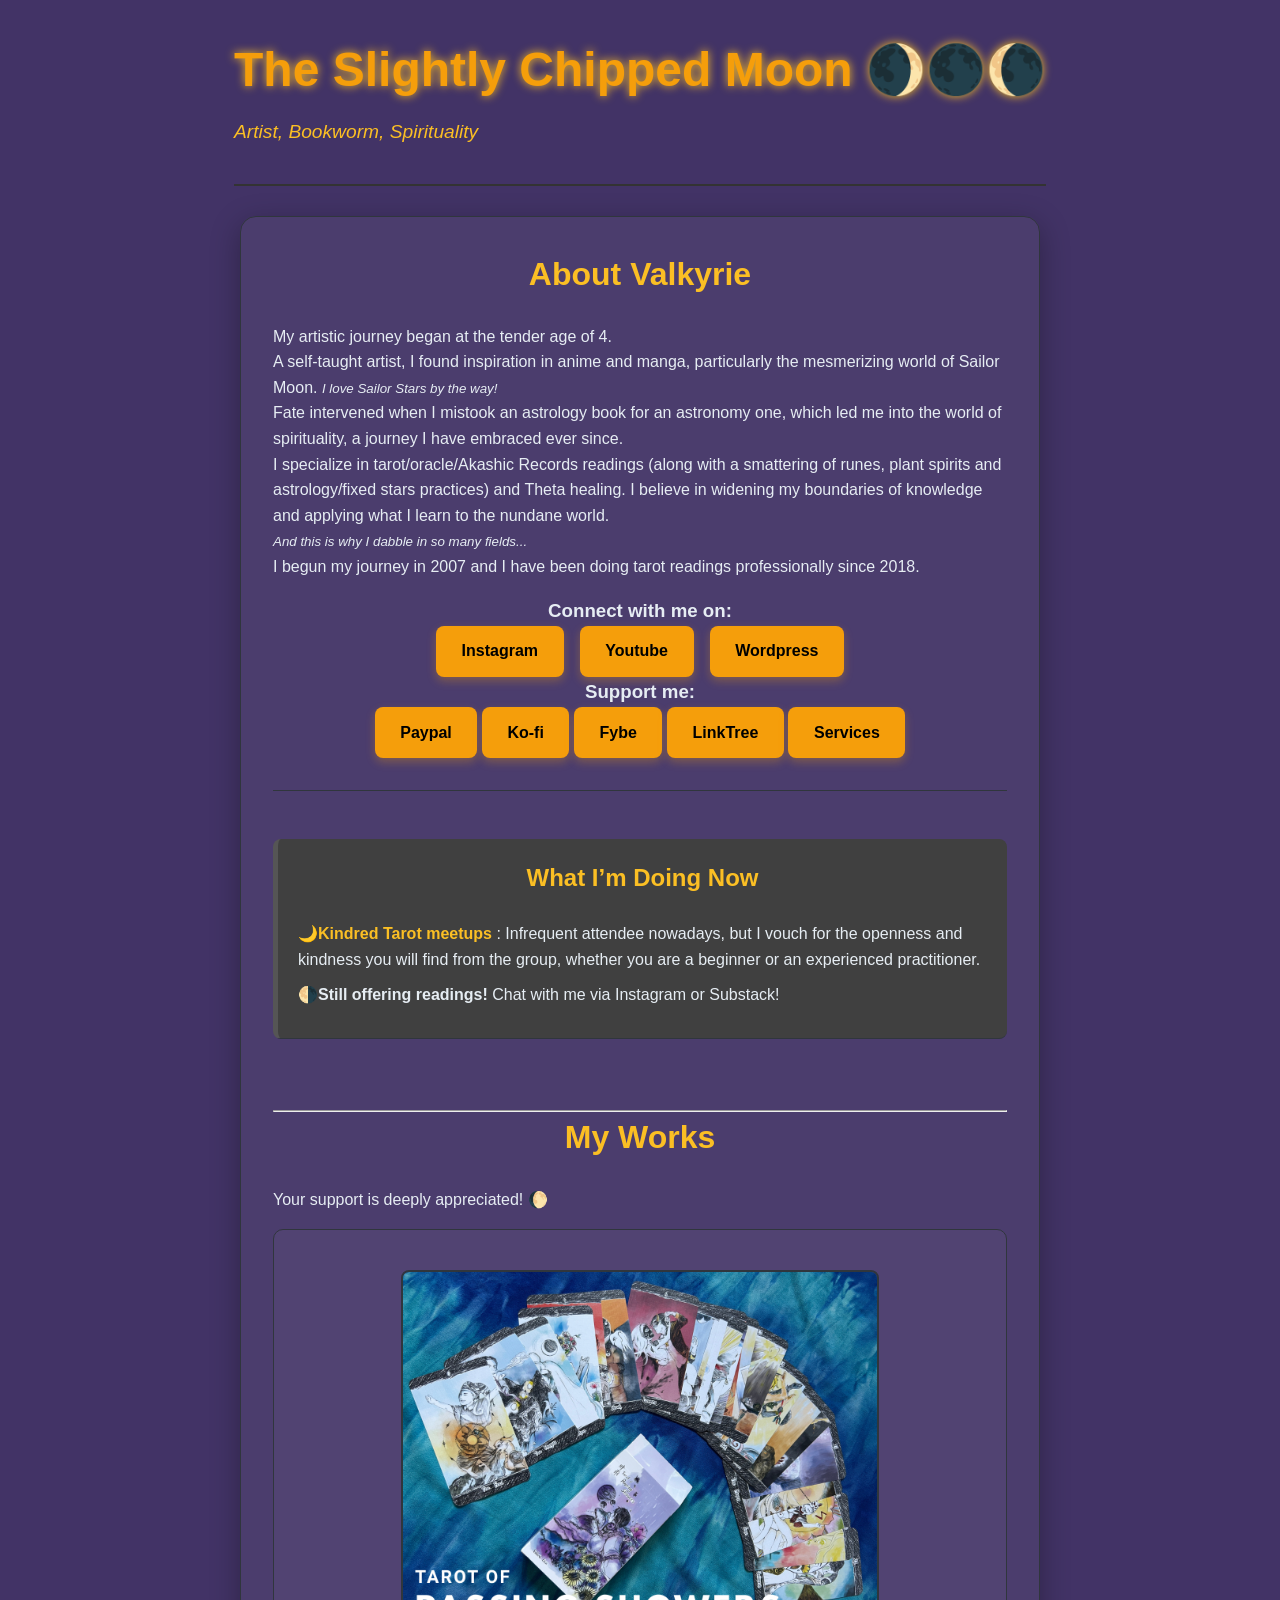
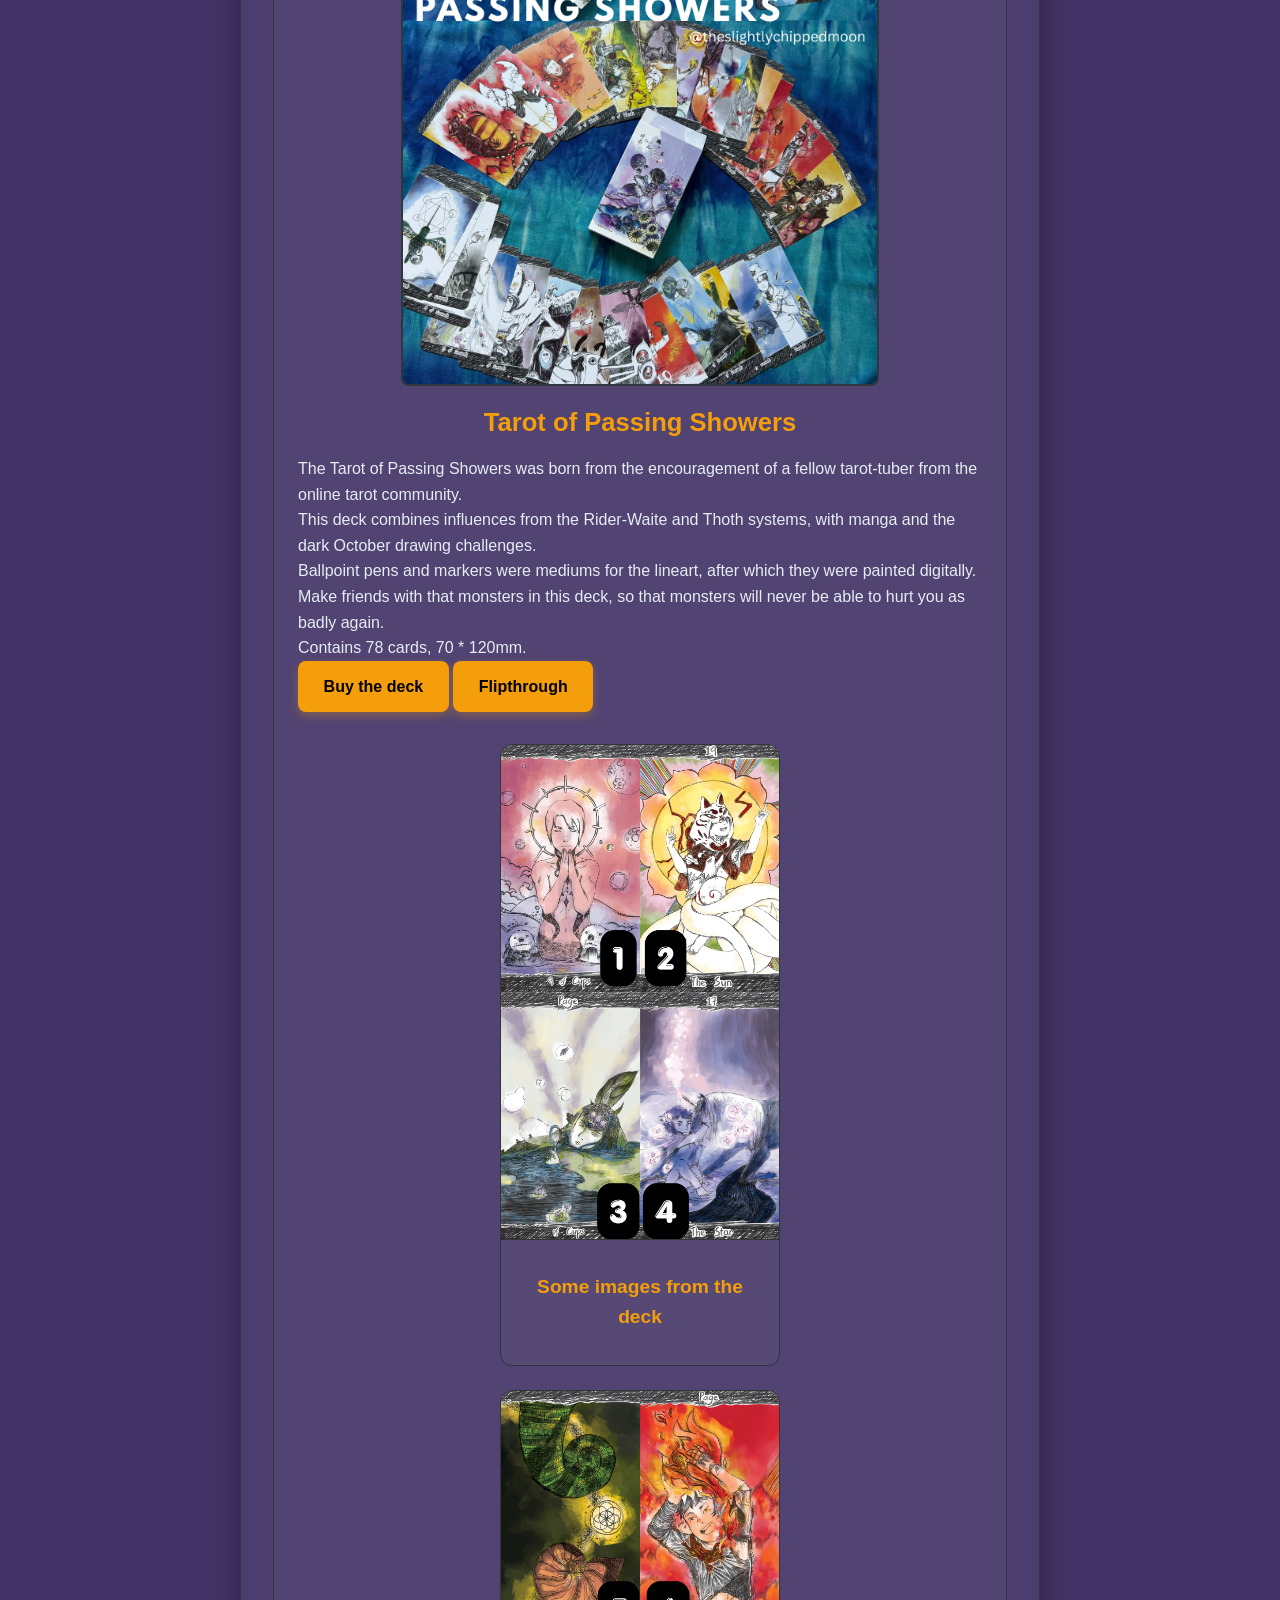
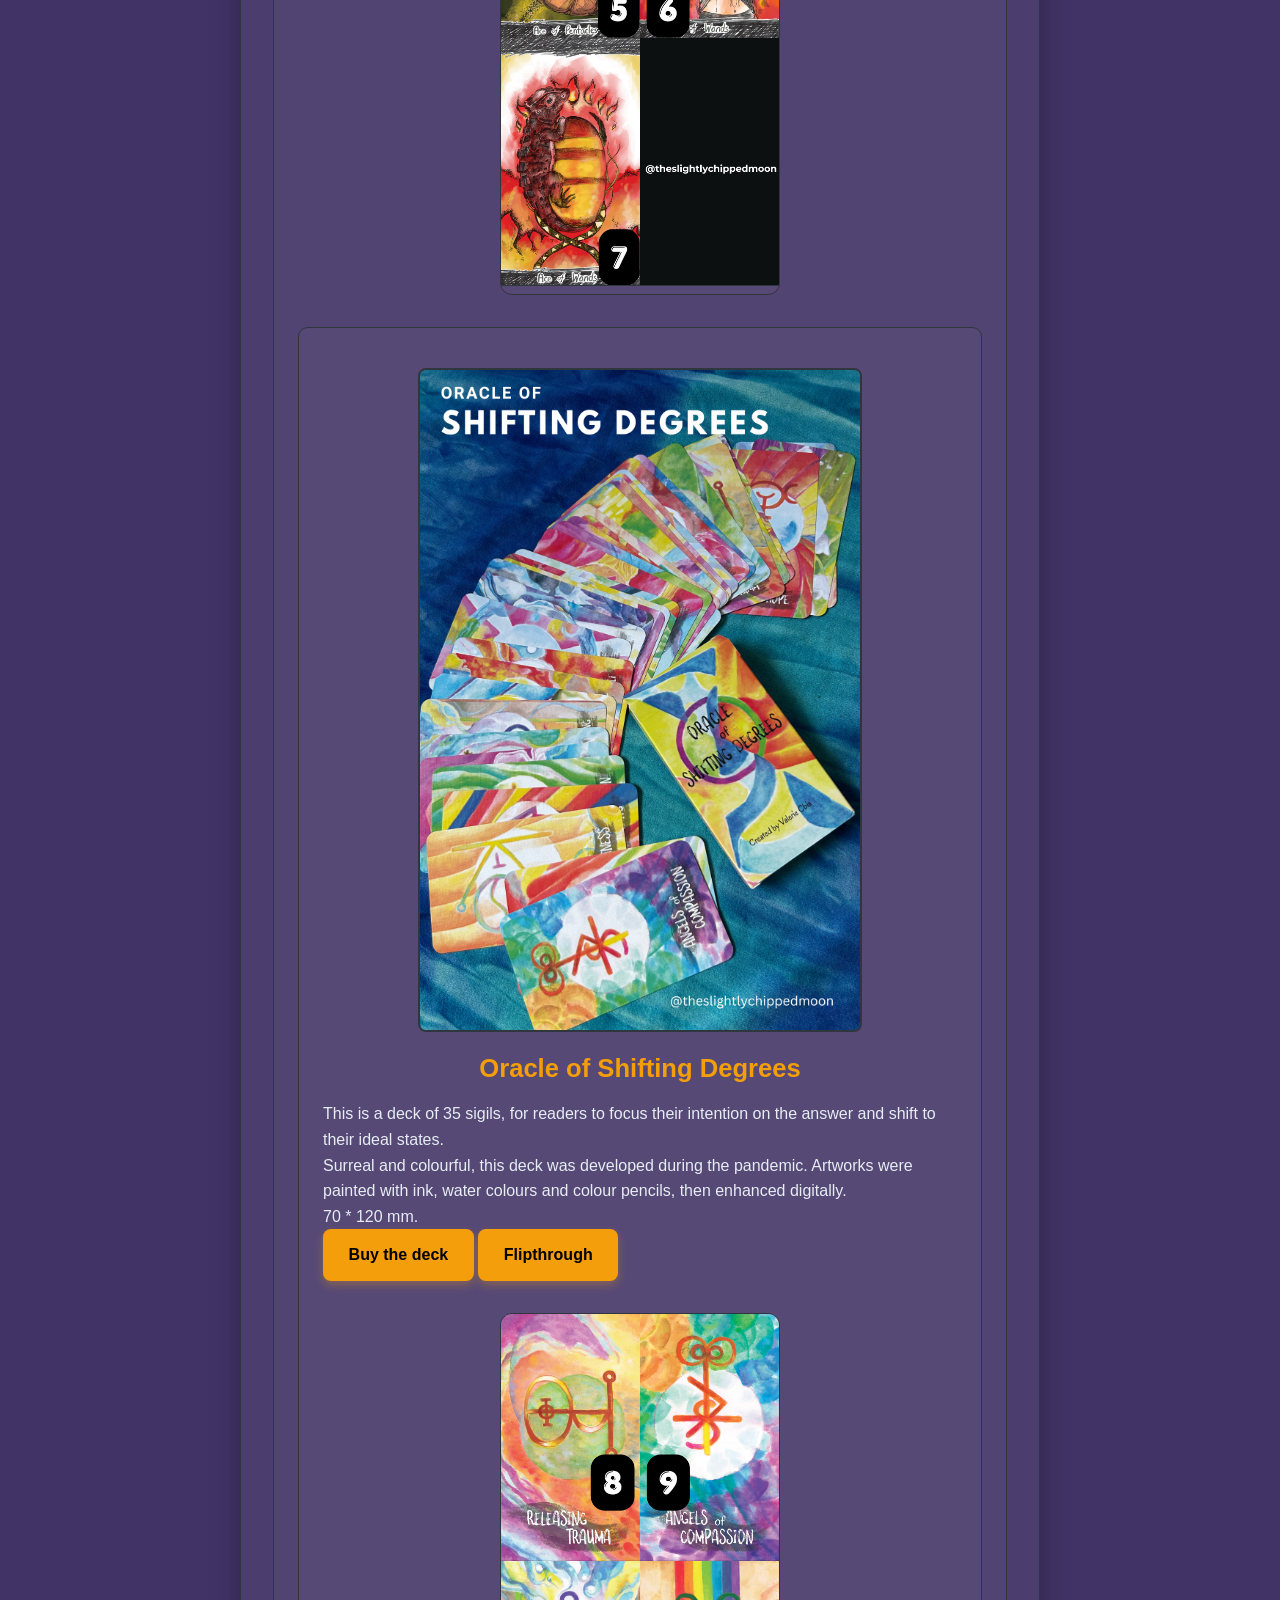
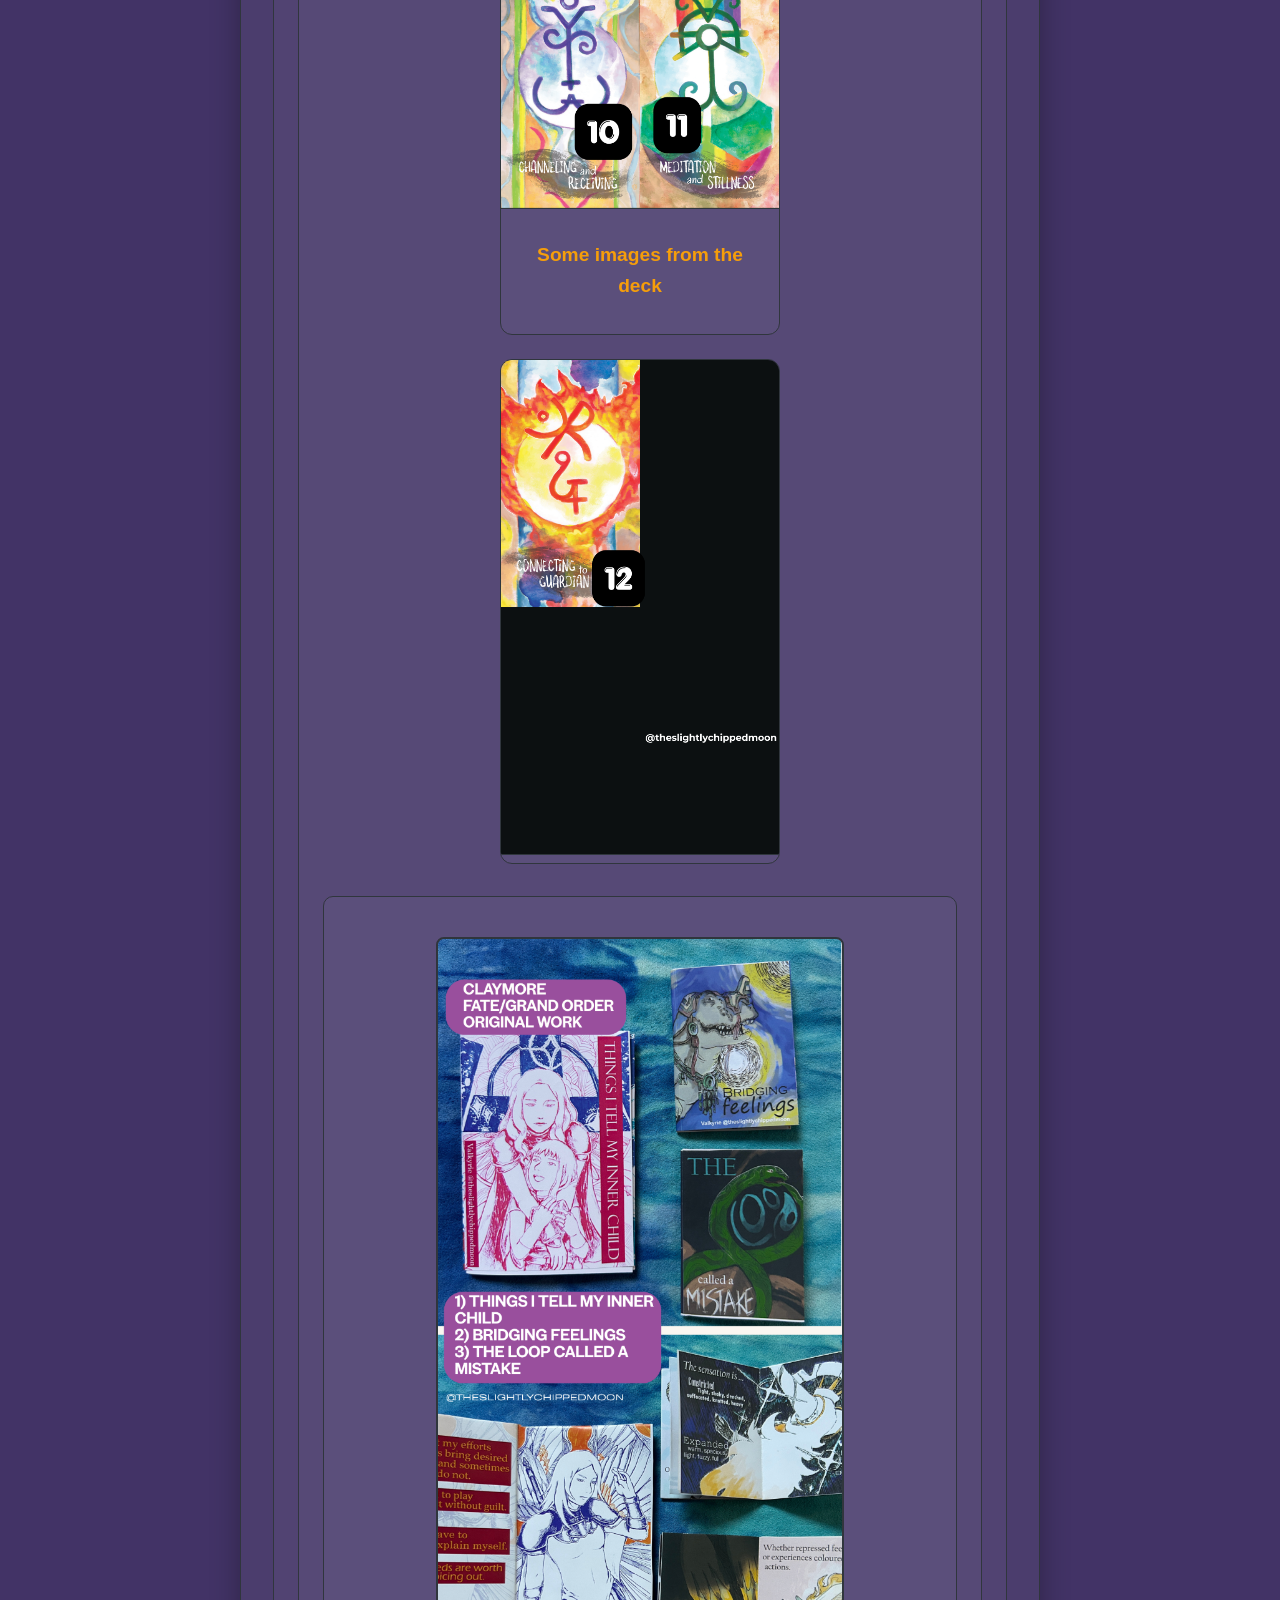
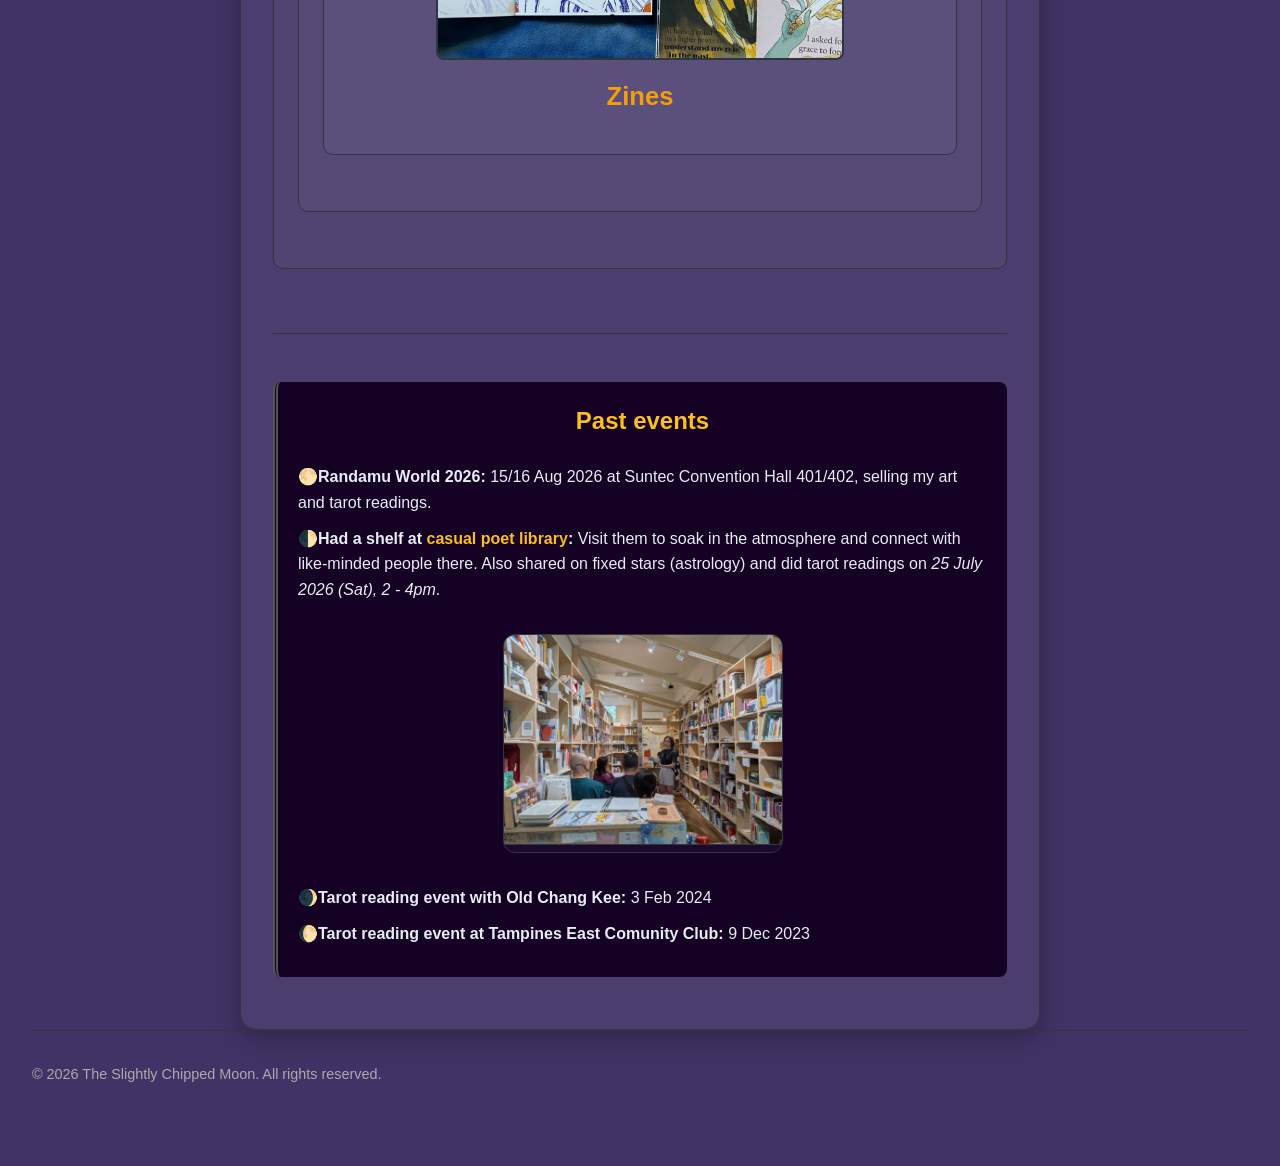
==== index.html @ b305c52d "Update index.html" ====
<!doctype html>
<html lang="en">
<head>
  <meta charset="utf-8" />
  <meta name="viewport" content="width=device-width, initial-scale=1" />
  <title>The Slightly Chipped Moon</title>
  <link rel="stylesheet" href="Style.css" />
   <meta name="description" content="The Slightly Chipped Moon is a divination and art business owned by Valkyrie." />
</head>
<body>
  <header>
    <h1>The Slightly Chipped Moon 🌒🌑🌘</h1>
    <p><i>Artist, Bookworm, Spirituality</i></p>
  </header>

  <main>
    <section id="about">
      <h2>About Valkyrie</h2>
      <p>
        My artistic journey began at the tender age of 4.<br>
        A self-taught artist, I found inspiration in anime and manga, particularly the mesmerizing world of Sailor Moon. <i><small>I love Sailor Stars by the way!</small></i><br>
        Fate intervened when I mistook an astrology book for an astronomy one, which led me into the world of spirituality, a journey I have embraced ever since.<br>
        I specialize in tarot/oracle/Akashic Records readings (along with a smattering of runes, plant spirits and astrology/fixed stars practices) and Theta healing. I believe in widening my boundaries of knowledge and applying what I learn to the nundane world.<br>
        <small><i>And this is why I dabble in so many fields...</i></small><br>
        I begun my journey in 2007 and I have been doing tarot readings professionally since 2018.
      </p>
      <section id="social">
      <h3>Connect with me on:</h3>
      <div class="social-links">
        <a href="https://www.instagram.com/theslightlychippedmoon/" target="_blank" class="btn">Instagram</a>
        <a href="https://www.youtube.com/channel/UC6QyK2qZnJgQ7kR3K2EMuCw" target="_blank" class="btn">Youtube</a>
        <a href="https://theslightlychippedmoon.wordpress.com/" target="_blank" class="btn">Wordpress</a>
      </div>
      <h3>Support me:</h3>
      <div class="support-links">
        <a href="https://www.paypal.com/paypalme/valkyriecsy" target="_blank" class="btn">Paypal</a>
        <a href="https://ko-fi.com/theslightlychippedmoon" target="_blank" class="btn">Ko-fi</a>
        <a href="https://fybe.art/vendor_dashboard/" target="_blank" class="btn">Fybe</a>
        <a href="https://linktr.ee/theslightlychippedmoon" target="_blank" class="btn">LinkTree</a>
        <a href="https://www.dropbox.com/scl/fi/5t2eyauf1gkdi41gdzwdx/Services.pdf?rlkey=16nmy8akuxj71k0198rlorh5m&st=e68vkr9n&dl=0" target="_blank" class="btn">Services</a>
      </div>
    </section>
    </section>

  <section id="current">
    <h2>What I’m Doing Now</h2>
    <div class="current-item">
       <p>
        🌙<strong><a href="https://www.meetup.com/kindredtarot/">Kindred Tarot meetups</a></strong> : Infrequent attendee nowadays, but I vouch for the openness and kindness you will find 
         from the group, whether you are a beginner or an experienced practitioner.
      </p>
      <p>
        🌗<strong>Still offering readings!</strong> Chat with me via Instagram or Substack!
      </p>
    </div>
  </section>
  
    <section id="works">
      <br><br><hr>
      <h2>My Works</h2>
      <p>Your support is deeply appreciated! 🌔</p>
      <div class="work-item">
        <img src="image/1.png" alt="Tarot of Passing Showers" class="product-photo"/>
        <h3>Tarot of Passing Showers</h3>
        <p>
          The Tarot of Passing Showers was born from the encouragement of a fellow tarot-tuber from the online tarot community. <br>
          This deck combines influences from the Rider-Waite and Thoth systems, with manga and the dark October drawing challenges.<br>
          Ballpoint pens and markers were mediums for the lineart, after which they were painted digitally.<br>
          Make friends with that monsters in this deck, so that monsters will never be able to hurt you as badly again.<br>
          Contains 78 cards, 70 * 120mm. <br>
          <a href="https://www.makeplayingcards.com/sell/theslightlychippedmoon" target="_blank" class="btn">Buy the deck</a>
          <a href="https://youtube.com/playlist?list=PLGPeXSFjX88fBWDk5JvyC3yyyebOPR4XC&si=NL9jbhbF0tclYy6c" target="_blank" class="btn">Flipthrough</a>
        </p>
        <div class="merch-grid">
        <!-- Item 1 -->
        <div class="merch-card">
          <img src="image/merch_tarot1.png" alt="Tarot of Passing Showers merch1" class="merch-photo">
          <div class="merch-info">
          <h3>Some images from the deck</h3>
          </div>
        </div>
    
        <!-- Item 2 -->
        <div class="merch-card">
          <img src="image/merch_tarot2.png" alt="Tarot of Passing Showers merch2" class="merch-photo">
        </div>
      </div>
        
      <div class="work-item">
        <img src="image/2.png" alt="Oracle of Shifting Degrees" class="product-photo"/>
        <h3>Oracle of Shifting Degrees</h3>
        <p>
          This is a deck of 35 sigils, for readers to focus their intention on the answer and shift to their ideal states.<br>
          Surreal and colourful, this deck was developed during the pandemic. Artworks were painted with ink, water colours and colour pencils, then enhanced digitally.<br>
          70 * 120 mm. <br>
          <a href="https://www.makeplayingcards.com/sell/theslightlychippedmoon" target="_blank" class="btn">Buy the deck</a>
          <a href="https://youtube.com/playlist?list=PLGPeXSFjX88fBWDk5JvyC3yyyebOPR4XC&si=NL9jbhbF0tclYy6c" target="_blank" class="btn">Flipthrough</a>
        </p>
        <div class="merch-grid">
        <!-- Item 1 -->
        <div class="merch-card">
          <img src="image/merch_oracle1.png" alt="Oracle of Shifting Degrees merch1" class="merch-photo">
          <div class="merch-info">
          <h3>Some images from the deck</h3>
          </div>
        </div>
    
        <!-- Item 2 -->
        <div class="merch-card">
          <img src="image/merch_oracle2.png" alt="Oracle of Shifting Degrees merch2" class="merch-photo">
        </div>
      </div>

        <div class="work-item">
        <img src="image/merch_zine001.png" alt="Zines" class="product-photo"/>
        <h3>Zines</h3>
        
    </section>

    <section id="past">
    <h2>Past events</h2>
    <div class="past-item">
      <p>
        🌕<strong>Randamu World 2026:</strong> 15/16 Aug 2026 at Suntec Convention Hall 401/402, selling my art and tarot readings.
      </p>
        <p>
        🌓<strong>Had a shelf at <a href="https://casualpoetlibrary.com/">casual poet library</a>:</strong> Visit them to soak in  the atmosphere and connect with like-minded people there. Also shared on fixed stars (astrology) and did tarot readings on <i>25 July 2026 (Sat), 2 - 4pm</i>. 
     </p>
    </div>
    <div class="merch-grid">
        <!-- Item 1 -->
        <div class="merch-card">
          <img src="image/talk_001.jpg" alt="Fixed star talk" class="merch-photo">
          </div>
        </div>
    <p>🌒<strong>Tarot reading event with Old Chang Kee: </strong> 3 Feb 2024</p>
    <p>🌔<strong>Tarot reading event at Tampines East Comunity Club: </strong> 9 Dec 2023</p>
  </section>

  </main>
  
  <footer>
    <p>&copy; 2026 The Slightly Chipped Moon. All rights reserved.</p>
  </footer>

</body>
</html>
---- Style.css ----
:root {
  --bg: #423366;
  --fg: #e6edf3;
  --accent: #f59e0b; /* A warm, moon-like color */
  --accent-light: #fbbf24; /* Lighter shade for highlights */
  --border: #30363d;
  --font: "Inter", "Segoe UI", sans-serif;
  --footer-text: #aaa;
}

* {
  box-sizing: border-box;
  margin: 0;
  padding: 0;
}

body {
  background: var(--bg);
  color: var(--fg);
  font-family: var(--font);
  line-height: 1.6;
  display: flex;
  flex-direction: column;
  align-items: center;
  min-height: 100vh;
  padding: 2rem;
  opacity: 0;
  animation: fadeIn 0.8s ease-in forwards;
}

@keyframes fadeIn {
  from { opacity: 0; transform: translateY(10px); }
  to { opacity: 1; transform: translateY(0); }
}

header {
  text-align: center;
  border-bottom: 2px solid #333; /* Change color/thickness as you like */
  padding-bottom: 20px;          /* Adds space between text and the line */
  margin-bottom: 30px;           /* Adds space between the line and your bio */
}

header h1 {
  font-size: clamp(2rem, 8vw, 3rem); /* Fluid typography: shrinks on mobile */
  color: var(--accent);
  margin-bottom: 0.5rem;
  text-shadow: 0 0 10px var(--accent-light);
}

header p {
  color: var(--accent-light);
  font-weight: 500;
  font-size: 1.2rem;
}

.banner-image {
  display: block;        /* Ensures it stays on its own line */
  margin: 0 auto 3rem;   /* Top: 0, Left/Right: auto (centers it), Bottom: 3rem */
  background-size: 600px 200px;
  background-position: center;
  background-repeat: no-repeat;
  margin-bottom: 3rem; /* Space between banner and main content */
  border-radius: 12px; /* Optional: to match main content rounding */
  box-shadow: 0 4px 20px rgba(0, 0, 0, 0.2); /* Optional: subtle shadow */
}

main {
  max-width: 800px;
  width: 90%;          /* This allows it to shrink on small screens */
  background: rgba(255, 255, 255, 0.05);
  border: 1px solid var(--border);
  border-radius: 16px;
  padding: 2rem;       /* Slightly reduced padding for mobile */
  box-shadow: 0 8px 30px rgba(0, 0, 0, 0.3);
  text-align: center;
}

section {
  margin-bottom: 3rem;
  padding-bottom: 2rem;
  border-bottom: 1px solid var(--border);
}

section:last-child {
  margin-bottom: 0;
  padding-bottom: 0;
  border-bottom: none;
}

h2 {
  font-size: 2rem;
  color: var(--accent-light);
  margin-bottom: 1.5rem;
  text-align: center;
}

p {
  margin-bottom: 1rem;
  text-align: left; /* Align text to the left for better readability */
}

a {
  color: var(--accent-light);
  text-decoration: none;
  transition: 0.2s ease-in-out;
}

a:hover {
  color: #fff;
  text-decoration: underline;
}

/* Profile Photo */
.profile-photo {
  display: block;
  max-width: 200px;
  height: auto;
  border-radius: 50%;
  margin: 1rem auto;
  border: 4px solid var(--accent);
  box-shadow: 0 0 15px var(--accent-light);
}

/* Work Items */
.work-item {
  margin-bottom: 2rem;
  padding: 1.5rem;
  background: rgba(255, 255, 255, 0.03);
  border-radius: 10px;
  border: 1px solid var(--border);
}

.work-item h3 {
  color: var(--accent);
  margin-bottom: 0.8rem;
  font-size: 1.6rem;
}

.product-photo {
  display: block;
  width: 70%;         /* Changed from 800px to 100% */
  max-width: 600px;    /* Keeps it from getting too huge on desktop */
  height: auto;
  border-radius: 8px;
  margin: 1rem auto;
  border: 2px solid var(--border);
}

/* Merchandise Grid */
.merch-grid {
  display: grid;
  /* On desktop, it will try to fit items in a smaller space */
  grid-template-columns: repeat(auto-fit, minmax(180px, 1fr)); 
  gap: 1.5rem;
  margin: 2rem auto; /* Centers the grid */
  
  /* The size constraint */
  width: 30%; 
  min-width: 280px; /* Safety: prevents it from disappearing on small screens */
}

/* Responsive adjustment */
@media (max-width: 1024px) {
  .merch-grid {
    width: 40%; /* Medium screens (tablets) */
  }
}

@media (max-width: 600px) {
  .merch-grid {
    width: 50%; /* Mobile screens: take up full width for readability */
  }
}

.merch-card {
  background: rgba(255, 255, 255, 0.03);
  border: 1px solid var(--border);
  border-radius: 12px;
  overflow: hidden; /* Keeps the image corners rounded */
  transition: transform 0.3s ease;
}

.merch-card:hover {
  transform: translateY(-5px);
  border-color: var(--accent);
}

.merch-photo {
  width: 100%;
  height: auto;
  object-fit: cover; /* This crops the photo to fit the box perfectly */
  border-bottom: 1px solid var(--border);
}

.merch-info {
  padding: 1.5rem;
  text-align: center;
}

.merch-info h3 {
  font-size: 1.2rem;
  color: var(--accent);
  margin-bottom: 0.5rem;
}

.merch-info p {
  font-size: 0.9rem;
  text-align: center; /* Overriding your general p {text-align: left} */
  margin-bottom: 1.2rem;
}

/* Social Media Links */
.social-links {
  display: flex;
  justify-content: center;
  gap: 1rem;
  flex-wrap: wrap;
}

.btn {
  display: inline-block;
  background: var(--accent);
  color: #000;
  padding: 0.8rem 1.6rem;
  border-radius: 8px;
  font-weight: bold;
  transition: 0.2s ease-in-out;
  text-decoration: none;
  box-shadow: 0 4px 10px rgba(245, 158, 11, 0.3);
}

.btn:hover {
  background: var(--accent-light);
  transform: translateY(-2px);
  box-shadow: 0 6px 15px rgba(251, 191, 36, 0.4);
}

/* Footer */
footer {
  margin-top: auto;
  padding: 2rem 0;
  font-size: 0.9rem;
  color: var(--footer-text);
  border-top: 1px solid var(--border);
  width: 100%;
  text-align: center;
}

/*Current involvements*/
#current {
  background-color: #404040;
  padding: 20px;
  border-radius: 8px;
  border-left: 5px solid #555; /* A vertical accent line */
  margin: 20px 0;
}

#current h2 {
  margin-top: 0;
  font-size: 1.5rem;
}

#current p {
  margin-bottom: 10px;
  line-height: 1.6;
}

/*past involvements*/
#past {
  background-color: #150124;
  padding: 20px;
  border-radius: 8px;
  border-left: 5px double #555; /* A vertical accent line */
  margin: 20px 0;
}

#past h2 {
  margin-top: 0;
  font-size: 1.5rem;
}

#past p {
  margin-bottom: 10px;
  line-height: 1.6;
}

@media (max-width: 600px) {
  body {
    padding: 1rem;     /* Less edge padding on phones */
  }
  
  main {
    padding: 1.5rem;   /* Save space inside the container */
  }

  .btn {
    display: block;    /* Stack buttons vertically on very small screens */
    margin-bottom: 0.5rem;
    width: 100%;
  }
}
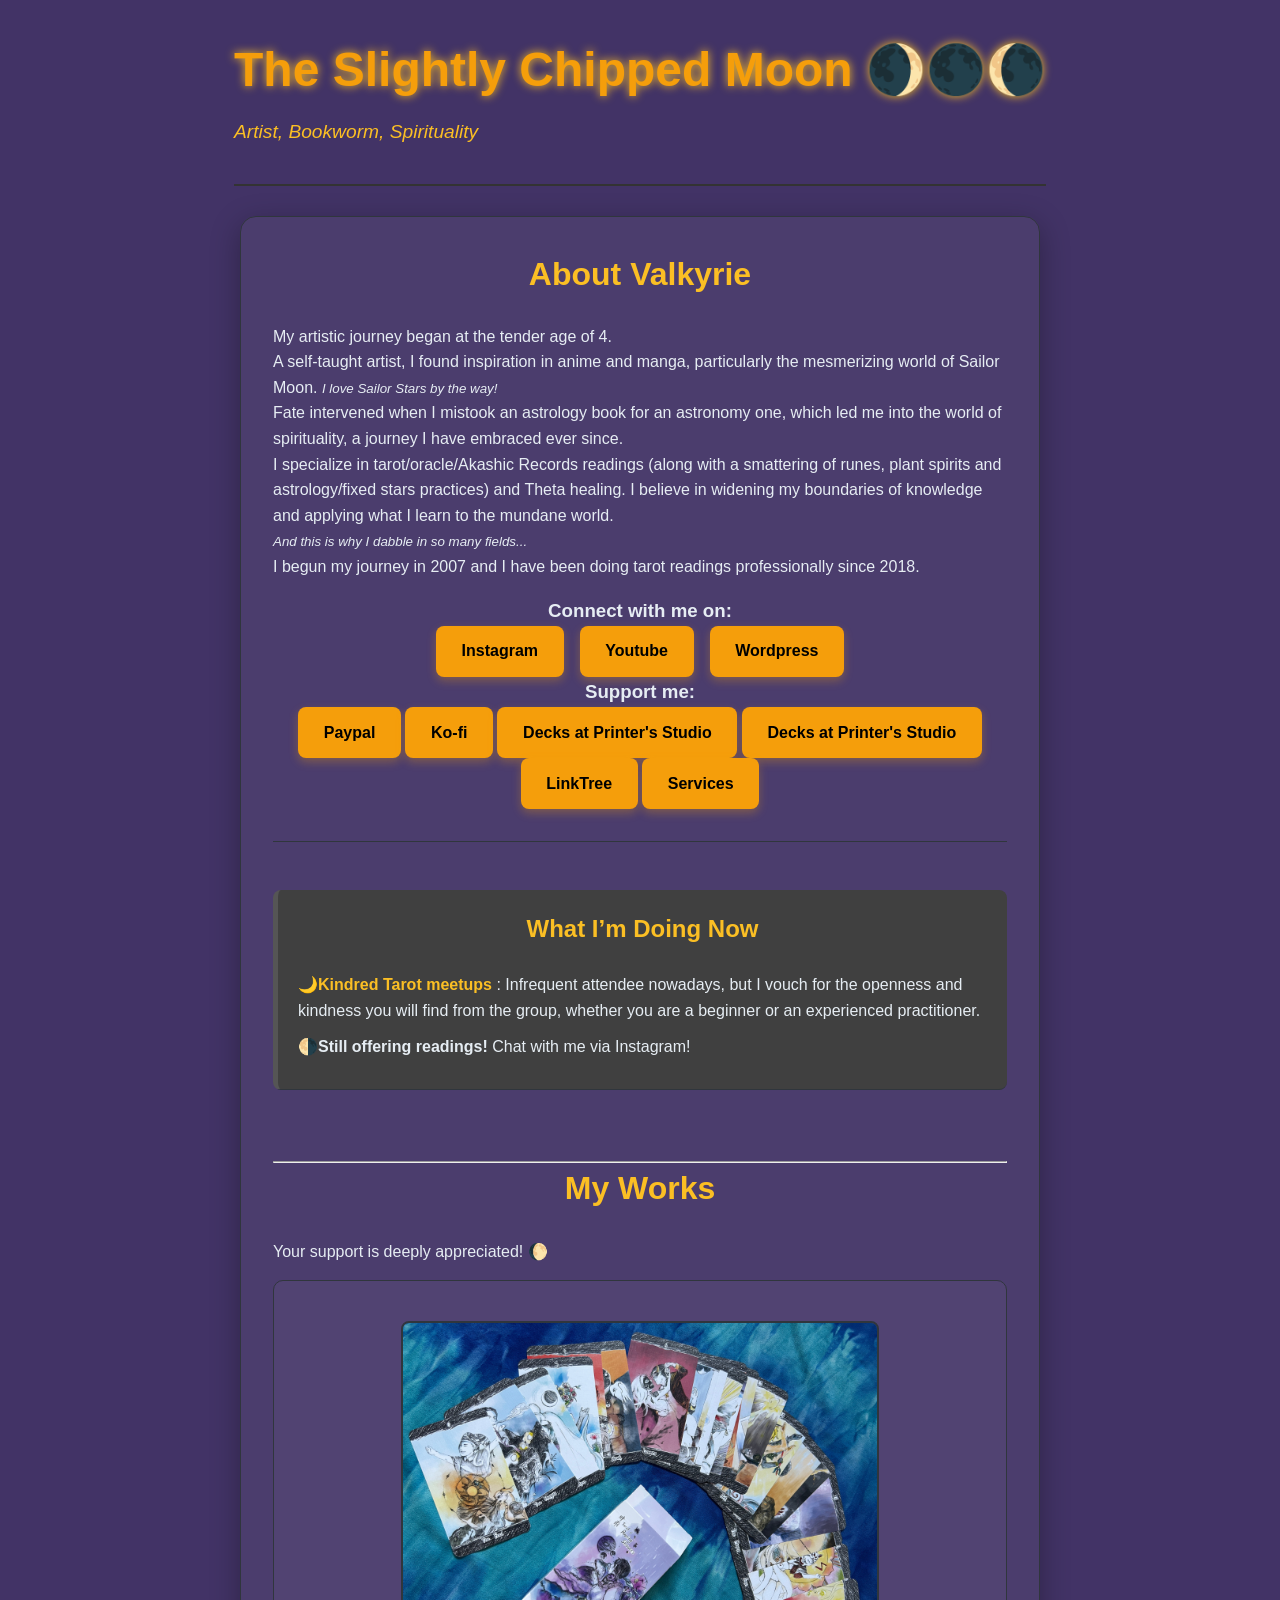
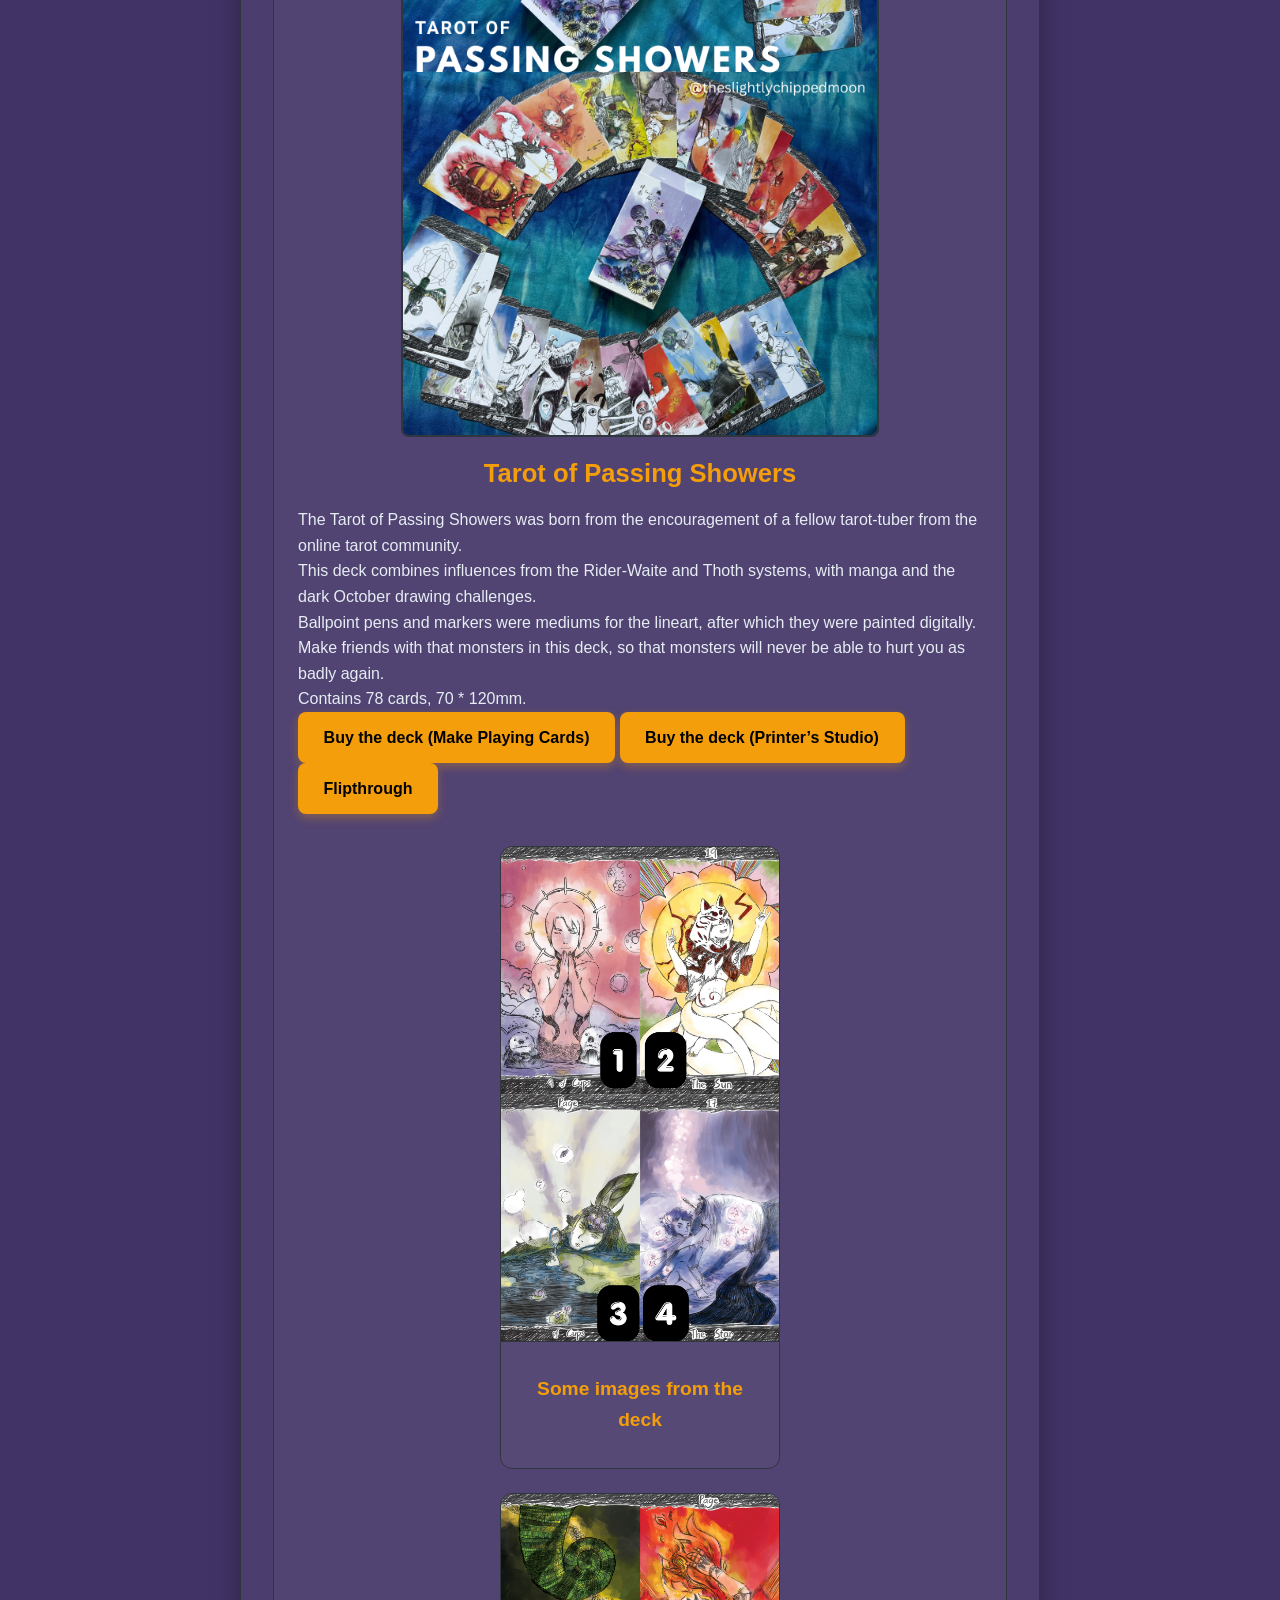
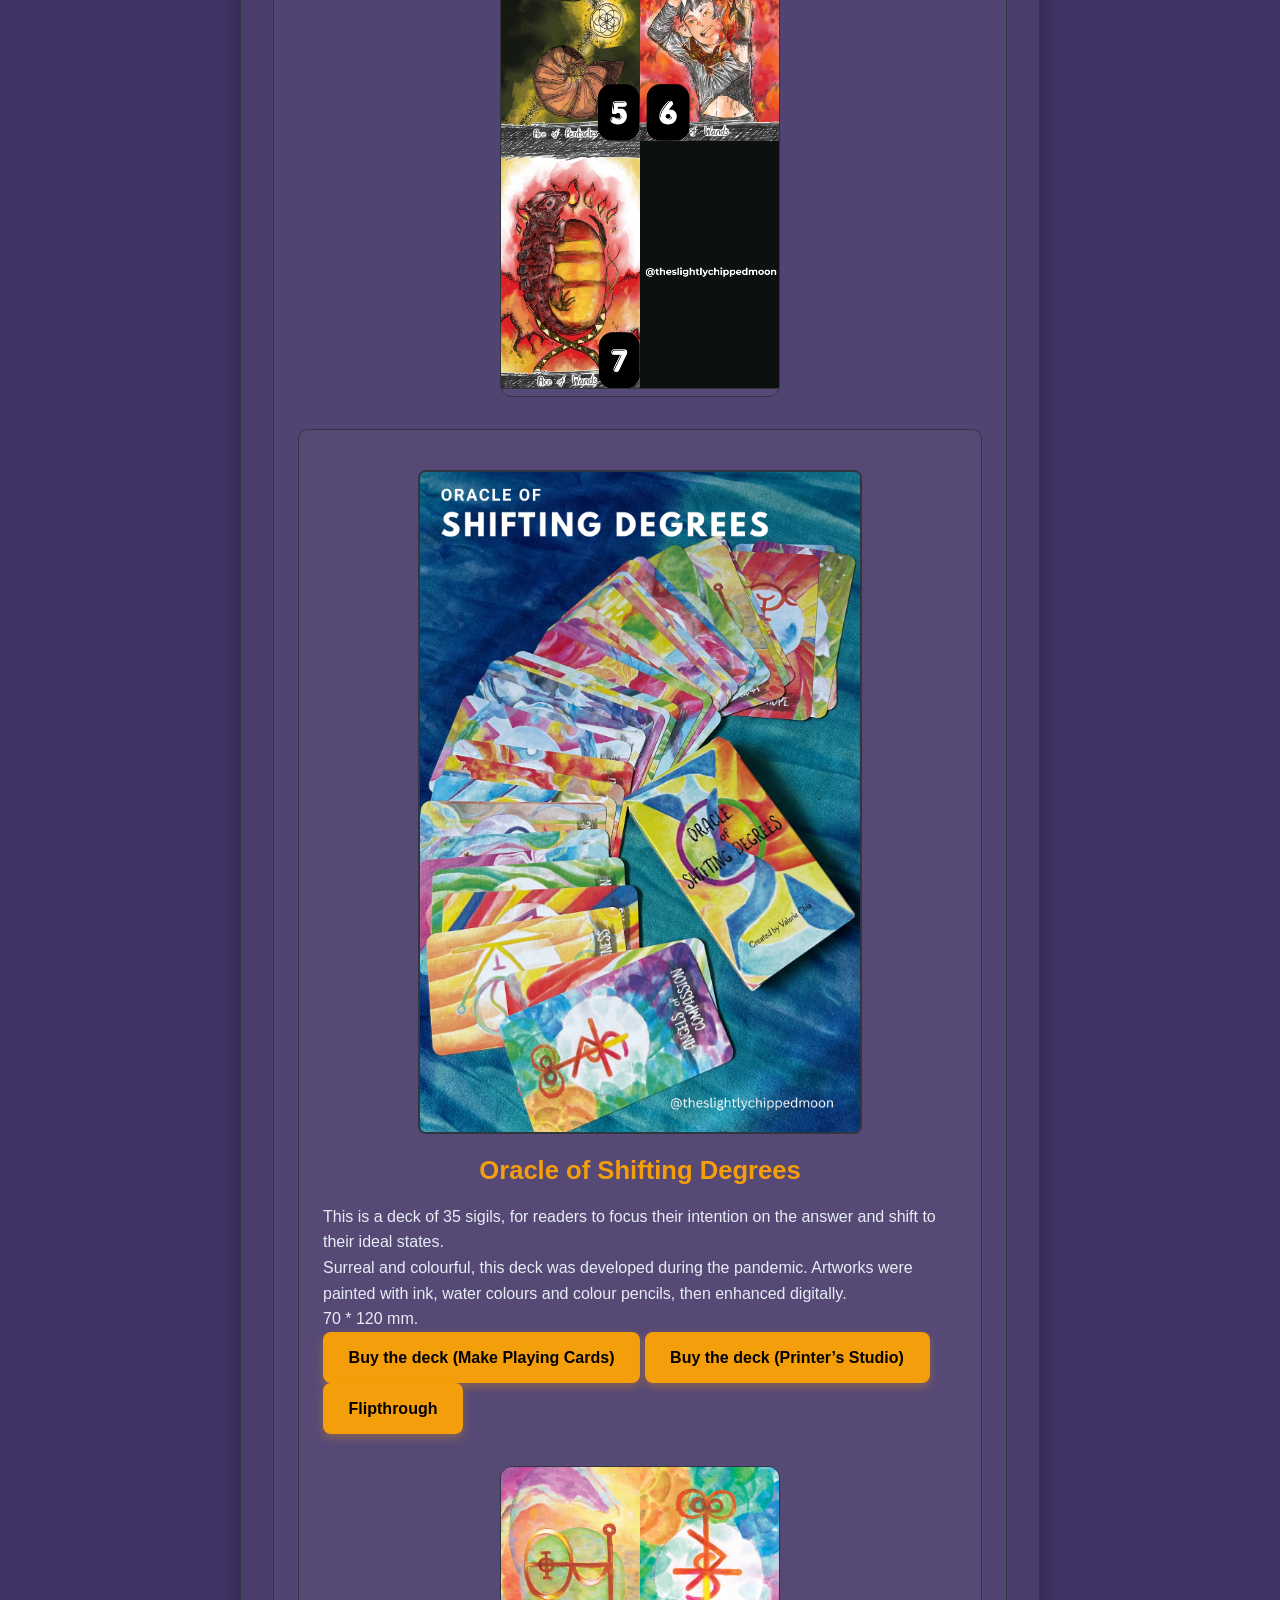
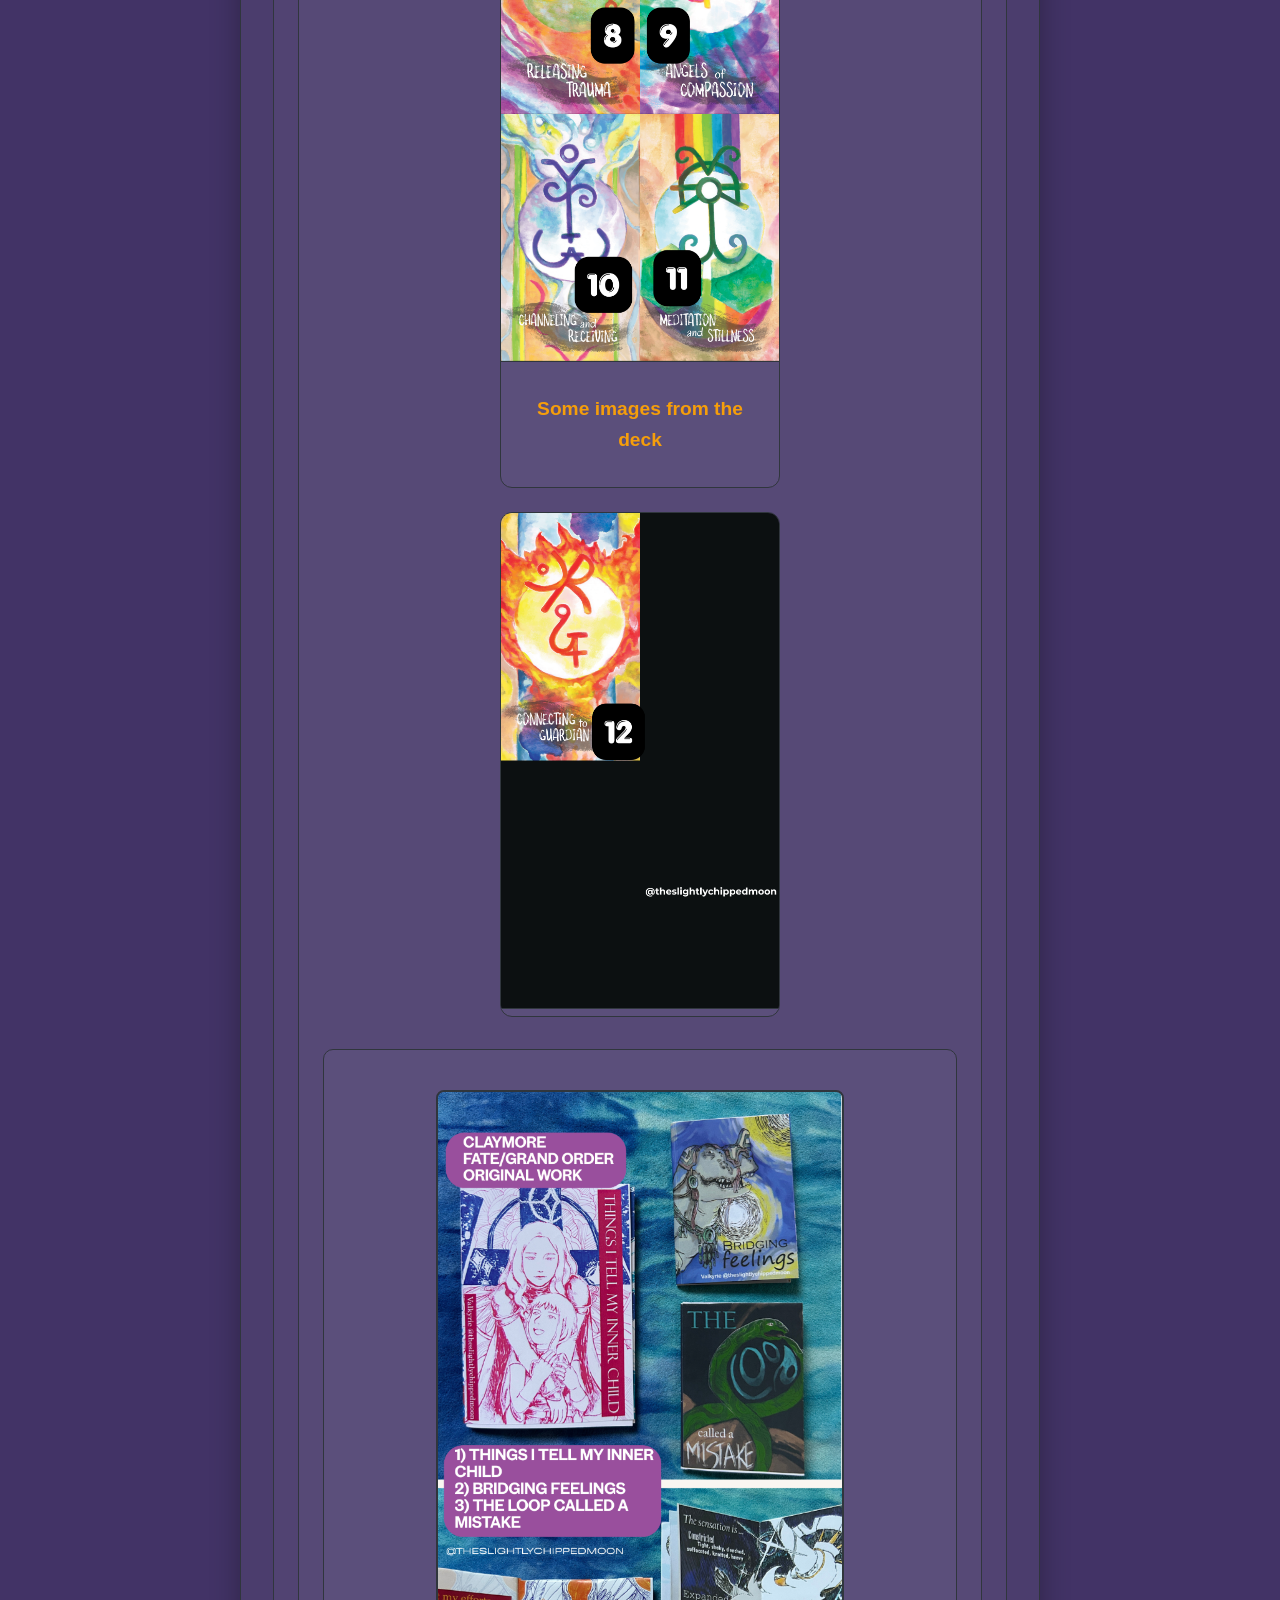
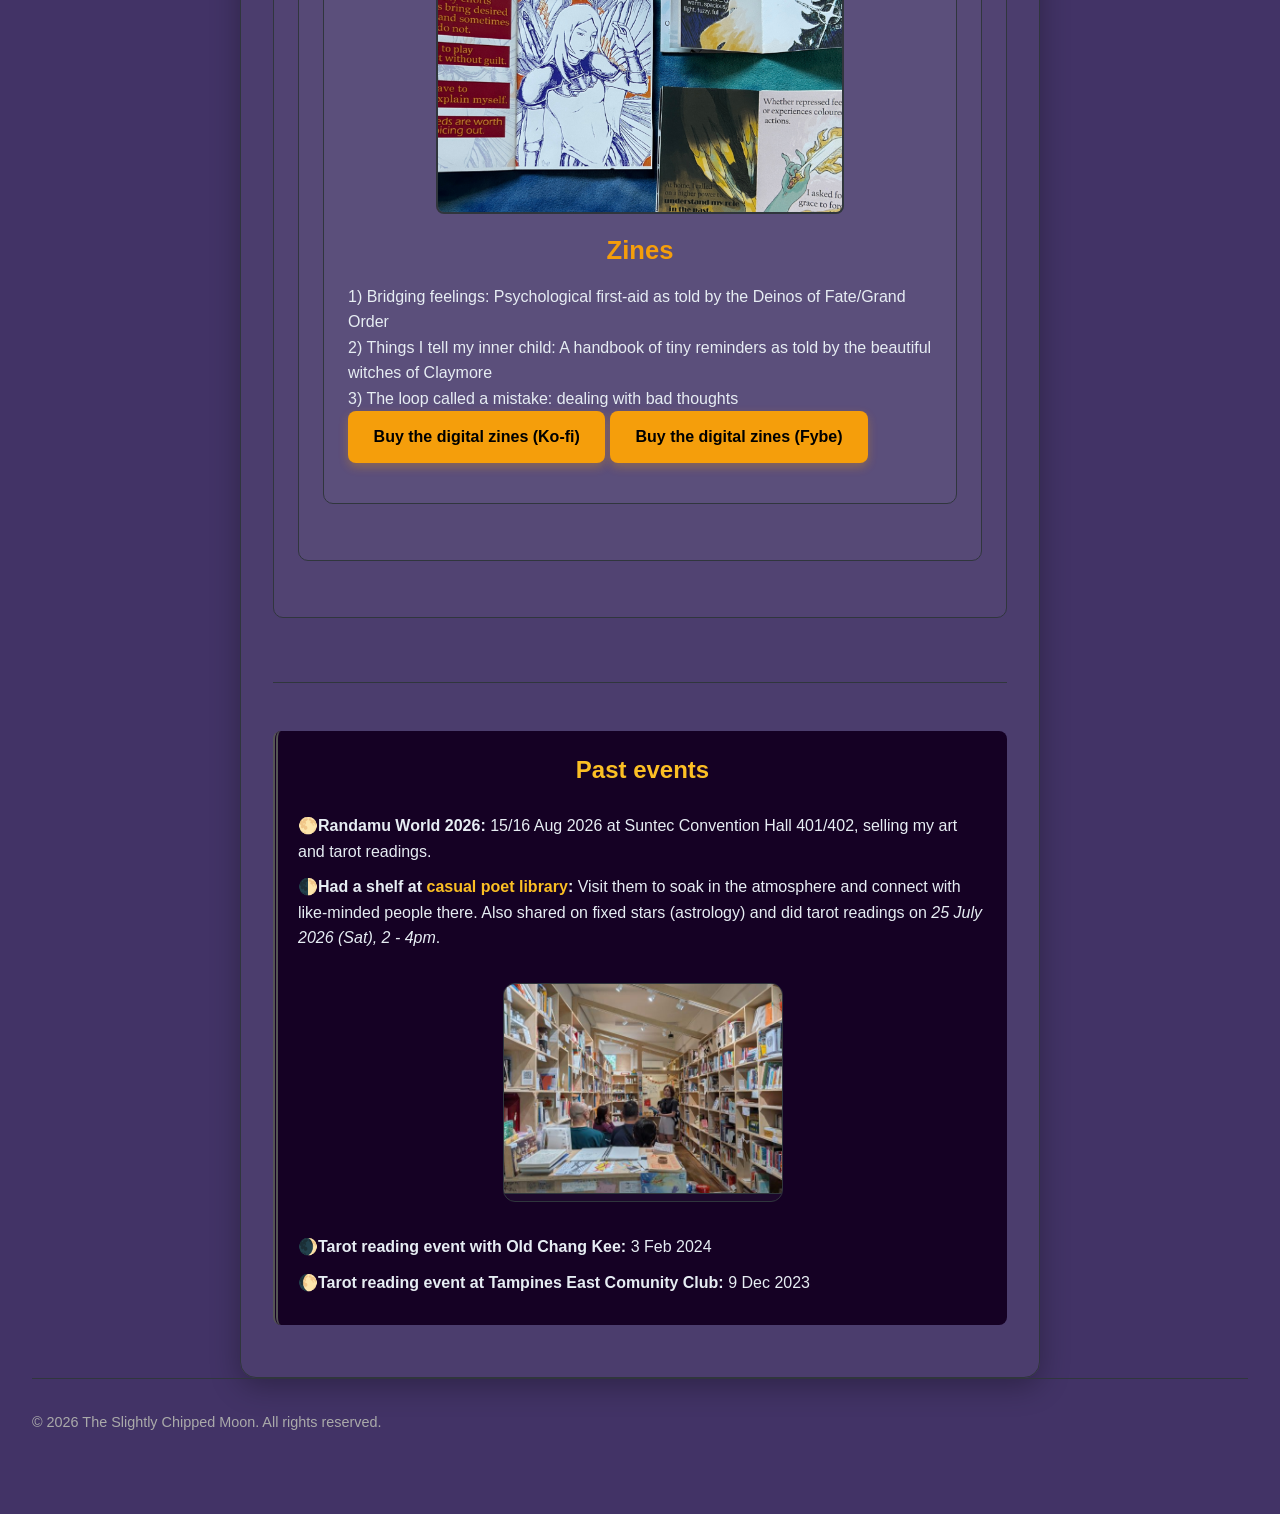
==== commit 5054f9dd: "Update index.html" ====
--- a/index.html
+++ b/index.html
@@ -20,7 +20,7 @@
         My artistic journey began at the tender age of 4.<br>
         A self-taught artist, I found inspiration in anime and manga, particularly the mesmerizing world of Sailor Moon. <i><small>I love Sailor Stars by the way!</small></i><br>
         Fate intervened when I mistook an astrology book for an astronomy one, which led me into the world of spirituality, a journey I have embraced ever since.<br>
-        I specialize in tarot/oracle/Akashic Records readings (along with a smattering of runes, plant spirits and astrology/fixed stars practices) and Theta healing. I believe in widening my boundaries of knowledge and applying what I learn to the nundane world.<br>
+        I specialize in tarot/oracle/Akashic Records readings (along with a smattering of runes, plant spirits and astrology/fixed stars practices) and Theta healing. I believe in widening my boundaries of knowledge and applying what I learn to the mundane world.<br>
         <small><i>And this is why I dabble in so many fields...</i></small><br>
         I begun my journey in 2007 and I have been doing tarot readings professionally since 2018.
       </p>
@@ -35,9 +35,10 @@
       <div class="support-links">
         <a href="https://www.paypal.com/paypalme/valkyriecsy" target="_blank" class="btn">Paypal</a>
         <a href="https://ko-fi.com/theslightlychippedmoon" target="_blank" class="btn">Ko-fi</a>
-        <a href="https://fybe.art/vendor_dashboard/" target="_blank" class="btn">Fybe</a>
+        <a href="https://www.makeplayingcards.com/sell/theslightlychippedmoon" target="_blank" class="btn">Decks at Printer's Studio</a>
+        <a href="https://www.printerstudio.com/sell/theslightlychippedmoon" target="_blank" class="btn">Decks at Printer's Studio</a>
         <a href="https://linktr.ee/theslightlychippedmoon" target="_blank" class="btn">LinkTree</a>
-        <a href="https://www.dropbox.com/scl/fi/5t2eyauf1gkdi41gdzwdx/Services.pdf?rlkey=16nmy8akuxj71k0198rlorh5m&st=e68vkr9n&dl=0" target="_blank" class="btn">Services</a>
+        <a href="https://www.dropbox.com/scl/fi/5t2eyauf1gkdi41gdzwdx/Services.pdf?rlkey=16nmy8akuxj71k0198rlorh5m&st=bevnnlbu&dl=0" target="_blank" class="btn">Services</a>
       </div>
     </section>
     </section>
@@ -50,7 +51,7 @@
          from the group, whether you are a beginner or an experienced practitioner.
       </p>
       <p>
-        🌗<strong>Still offering readings!</strong> Chat with me via Instagram or Substack!
+        🌗<strong>Still offering readings!</strong> Chat with me via Instagram!
       </p>
     </div>
   </section>
@@ -68,7 +69,8 @@
           Ballpoint pens and markers were mediums for the lineart, after which they were painted digitally.<br>
           Make friends with that monsters in this deck, so that monsters will never be able to hurt you as badly again.<br>
           Contains 78 cards, 70 * 120mm. <br>
-          <a href="https://www.makeplayingcards.com/sell/theslightlychippedmoon" target="_blank" class="btn">Buy the deck</a>
+          <a href="https://www.makeplayingcards.com/sell/theslightlychippedmoon" target="_blank" class="btn">Buy the deck (Make Playing Cards)</a>
+          <a href="https://www.printerstudio.com/sell/theslightlychippedmoon" target="_blank" class="btn">Buy the deck (Printer’s Studio)</a>
           <a href="https://youtube.com/playlist?list=PLGPeXSFjX88fBWDk5JvyC3yyyebOPR4XC&si=NL9jbhbF0tclYy6c" target="_blank" class="btn">Flipthrough</a>
         </p>
         <div class="merch-grid">
@@ -93,7 +95,8 @@
           This is a deck of 35 sigils, for readers to focus their intention on the answer and shift to their ideal states.<br>
           Surreal and colourful, this deck was developed during the pandemic. Artworks were painted with ink, water colours and colour pencils, then enhanced digitally.<br>
           70 * 120 mm. <br>
-          <a href="https://www.makeplayingcards.com/sell/theslightlychippedmoon" target="_blank" class="btn">Buy the deck</a>
+          <a href="https://www.makeplayingcards.com/sell/theslightlychippedmoon" target="_blank" class="btn">Buy the deck (Make Playing Cards)</a>
+          <a href="https://www.printerstudio.com/sell/theslightlychippedmoon" target="_blank" class="btn">Buy the deck (Printer’s Studio)</a>
           <a href="https://youtube.com/playlist?list=PLGPeXSFjX88fBWDk5JvyC3yyyebOPR4XC&si=NL9jbhbF0tclYy6c" target="_blank" class="btn">Flipthrough</a>
         </p>
         <div class="merch-grid">
@@ -114,6 +117,13 @@
         <div class="work-item">
         <img src="image/merch_zine001.png" alt="Zines" class="product-photo"/>
         <h3>Zines</h3>
+        <p>
+          1) Bridging feelings: Psychological first-aid as told by the Deinos of Fate/Grand Order<br>
+          2) Things I tell my inner child: A handbook of tiny reminders as told by the beautiful witches of Claymore<br>
+          3) The loop called a mistake: dealing with bad thoughts<br>
+          <a href="https://ko-fi.com/theslightlychippedmoon/shop/" target="_blank" class="btn">Buy the digital zines (Ko-fi)</a>
+          <a href="https://fybe.art/seller/theslightlychippedmoon/" target="_blank" class="btn">Buy the digital zines (Fybe)</a>
+       </p>
         
     </section>
 
@@ -133,8 +143,8 @@
           <img src="image/talk_001.jpg" alt="Fixed star talk" class="merch-photo">
           </div>
         </div>
-    <p>🌒<strong>Tarot reading event with Old Chang Kee: </strong> 3 Feb 2024</p>
-    <p>🌔<strong>Tarot reading event at Tampines East Comunity Club: </strong> 9 Dec 2023</p>
+    <p>🌒<strong>Tarot reading event with Old Chang Kee:</strong> 3 Feb 2024</p>
+    <p>🌔<strong>Tarot reading event at Tampines East Comunity Club:</strong> 9 Dec 2023</p>
   </section>
 
   </main>
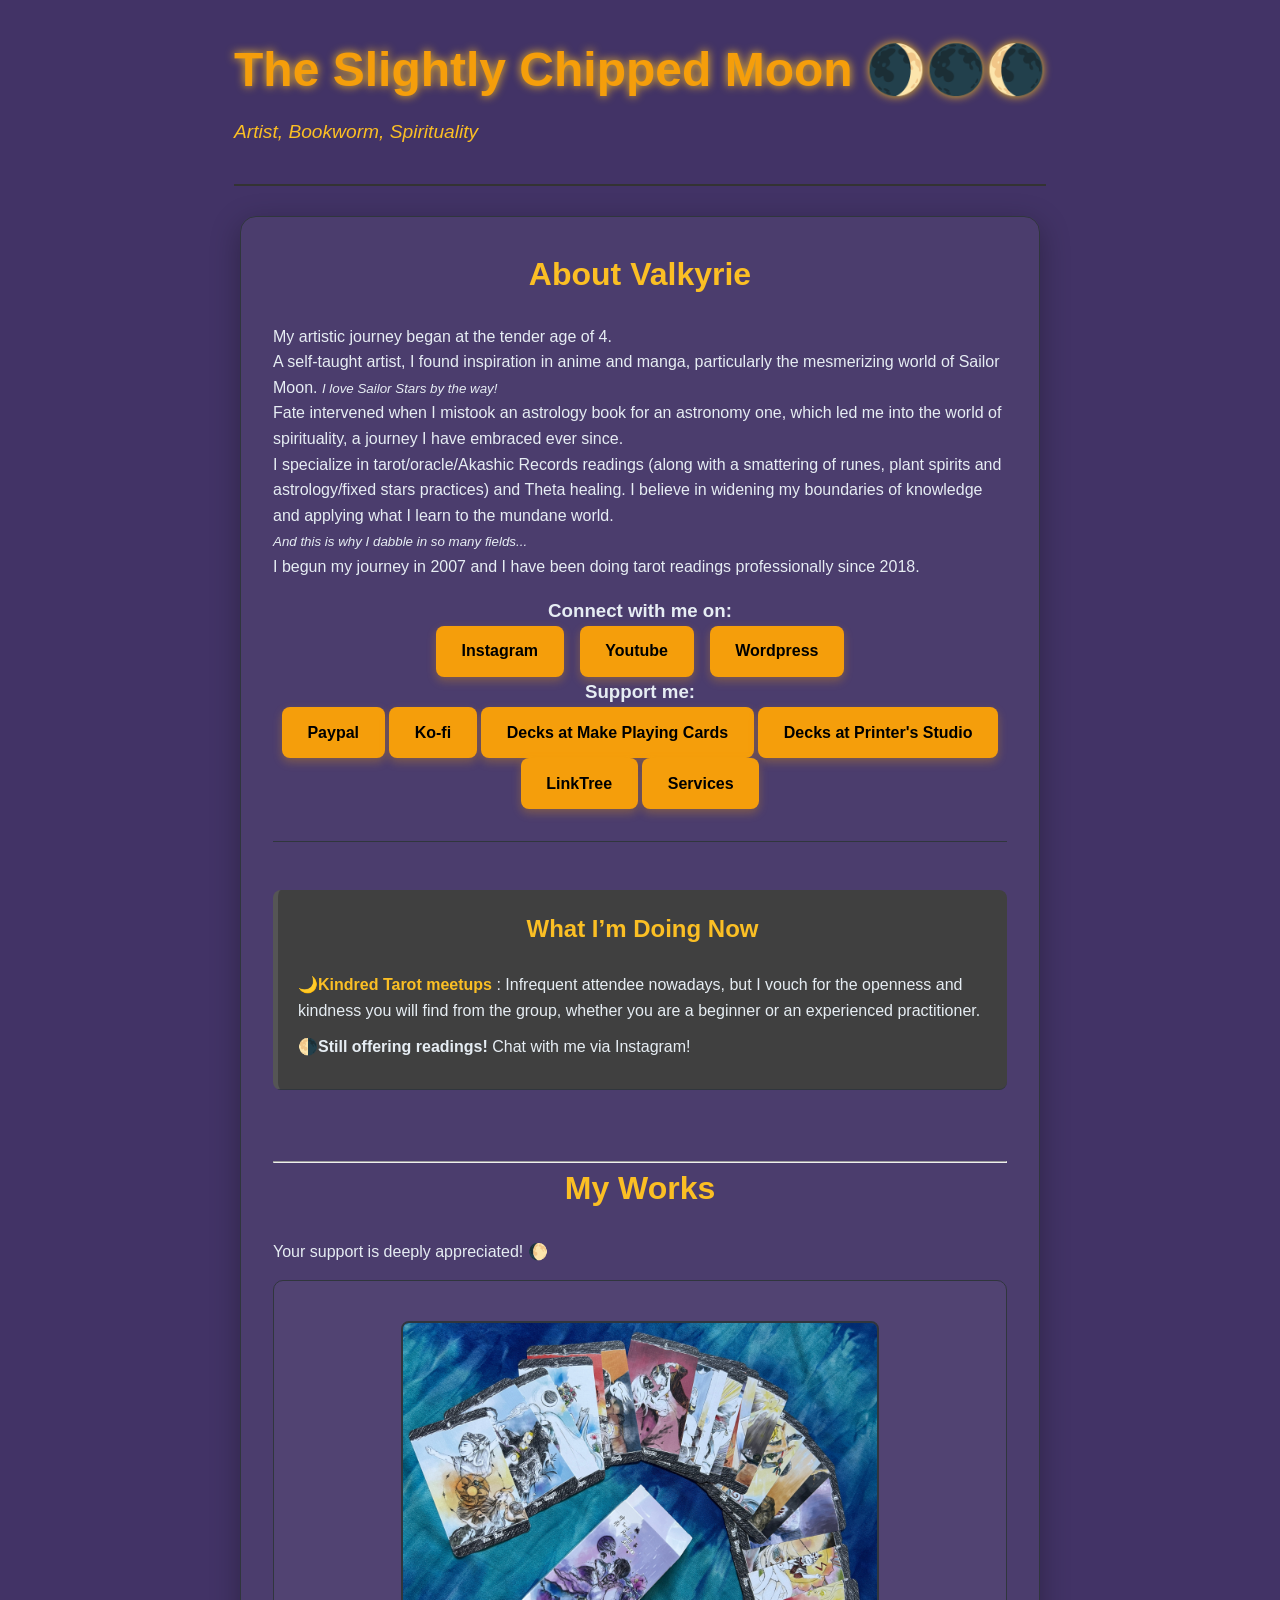
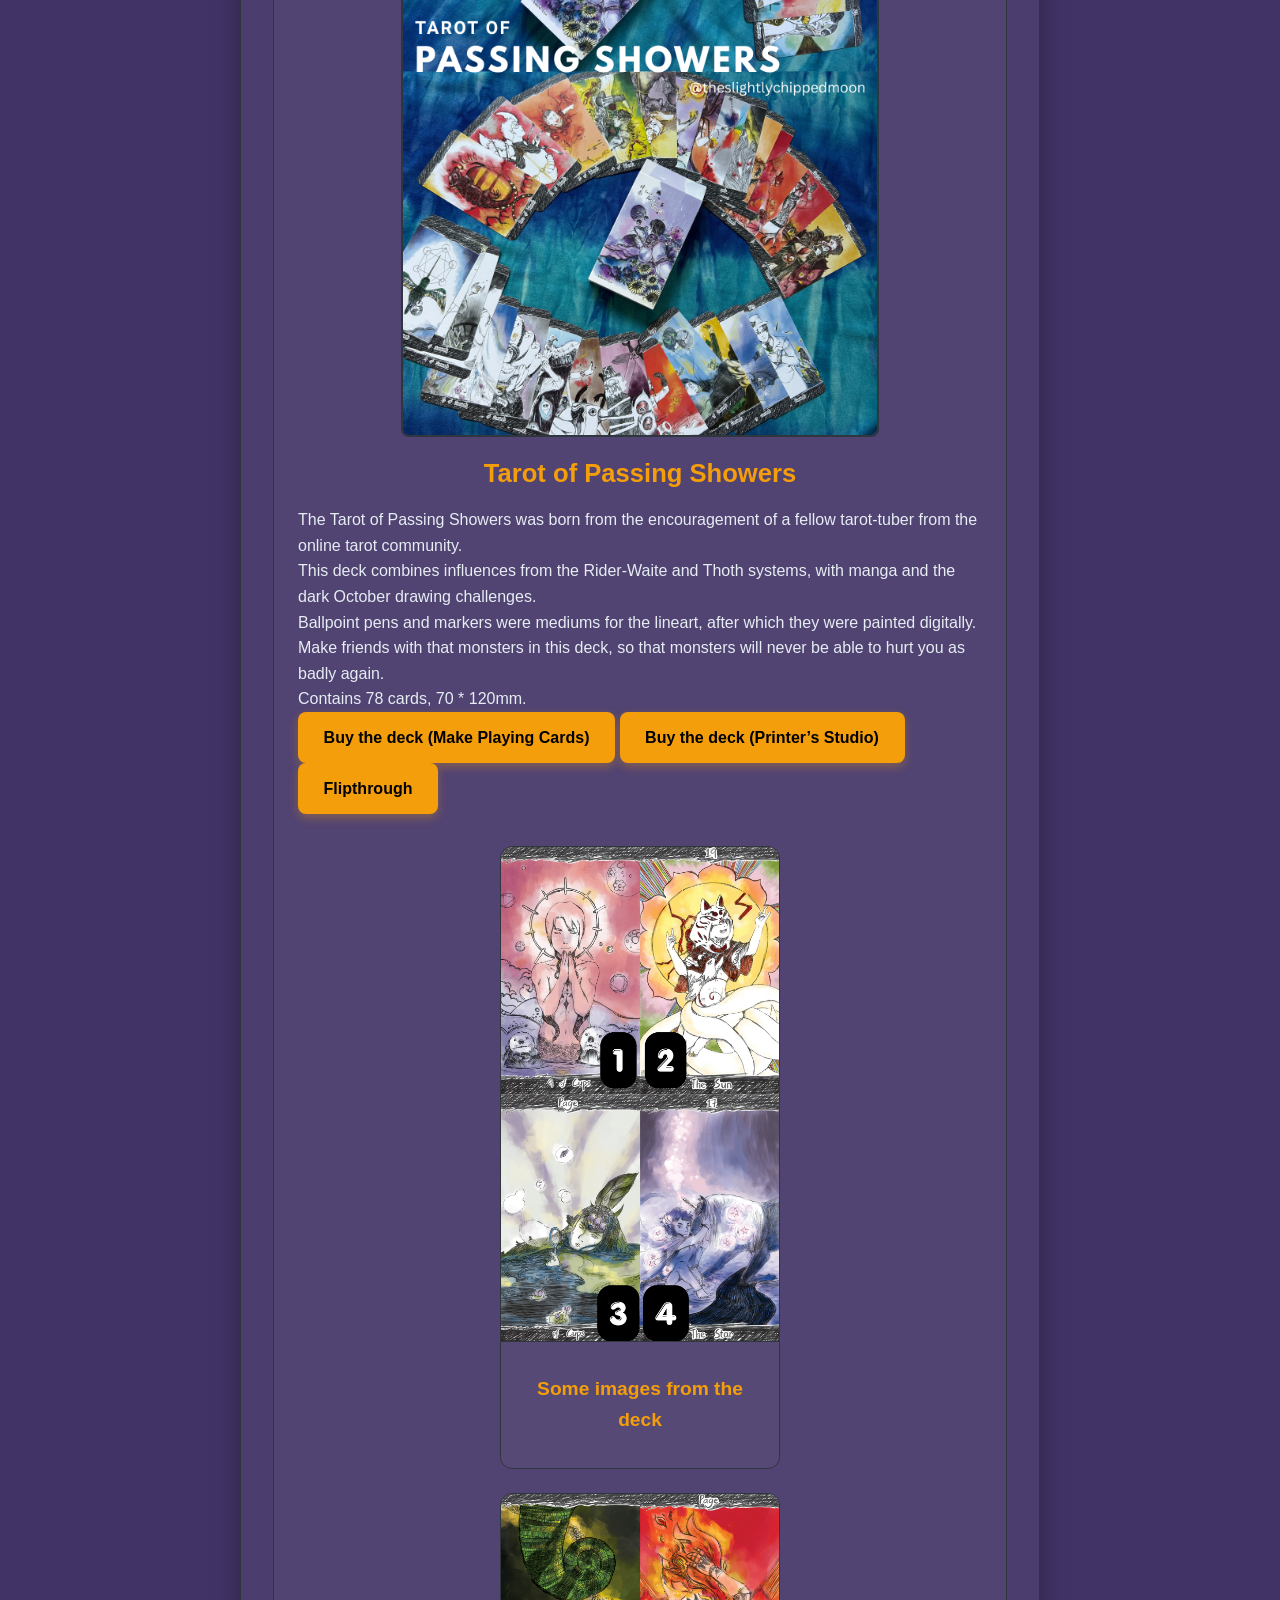
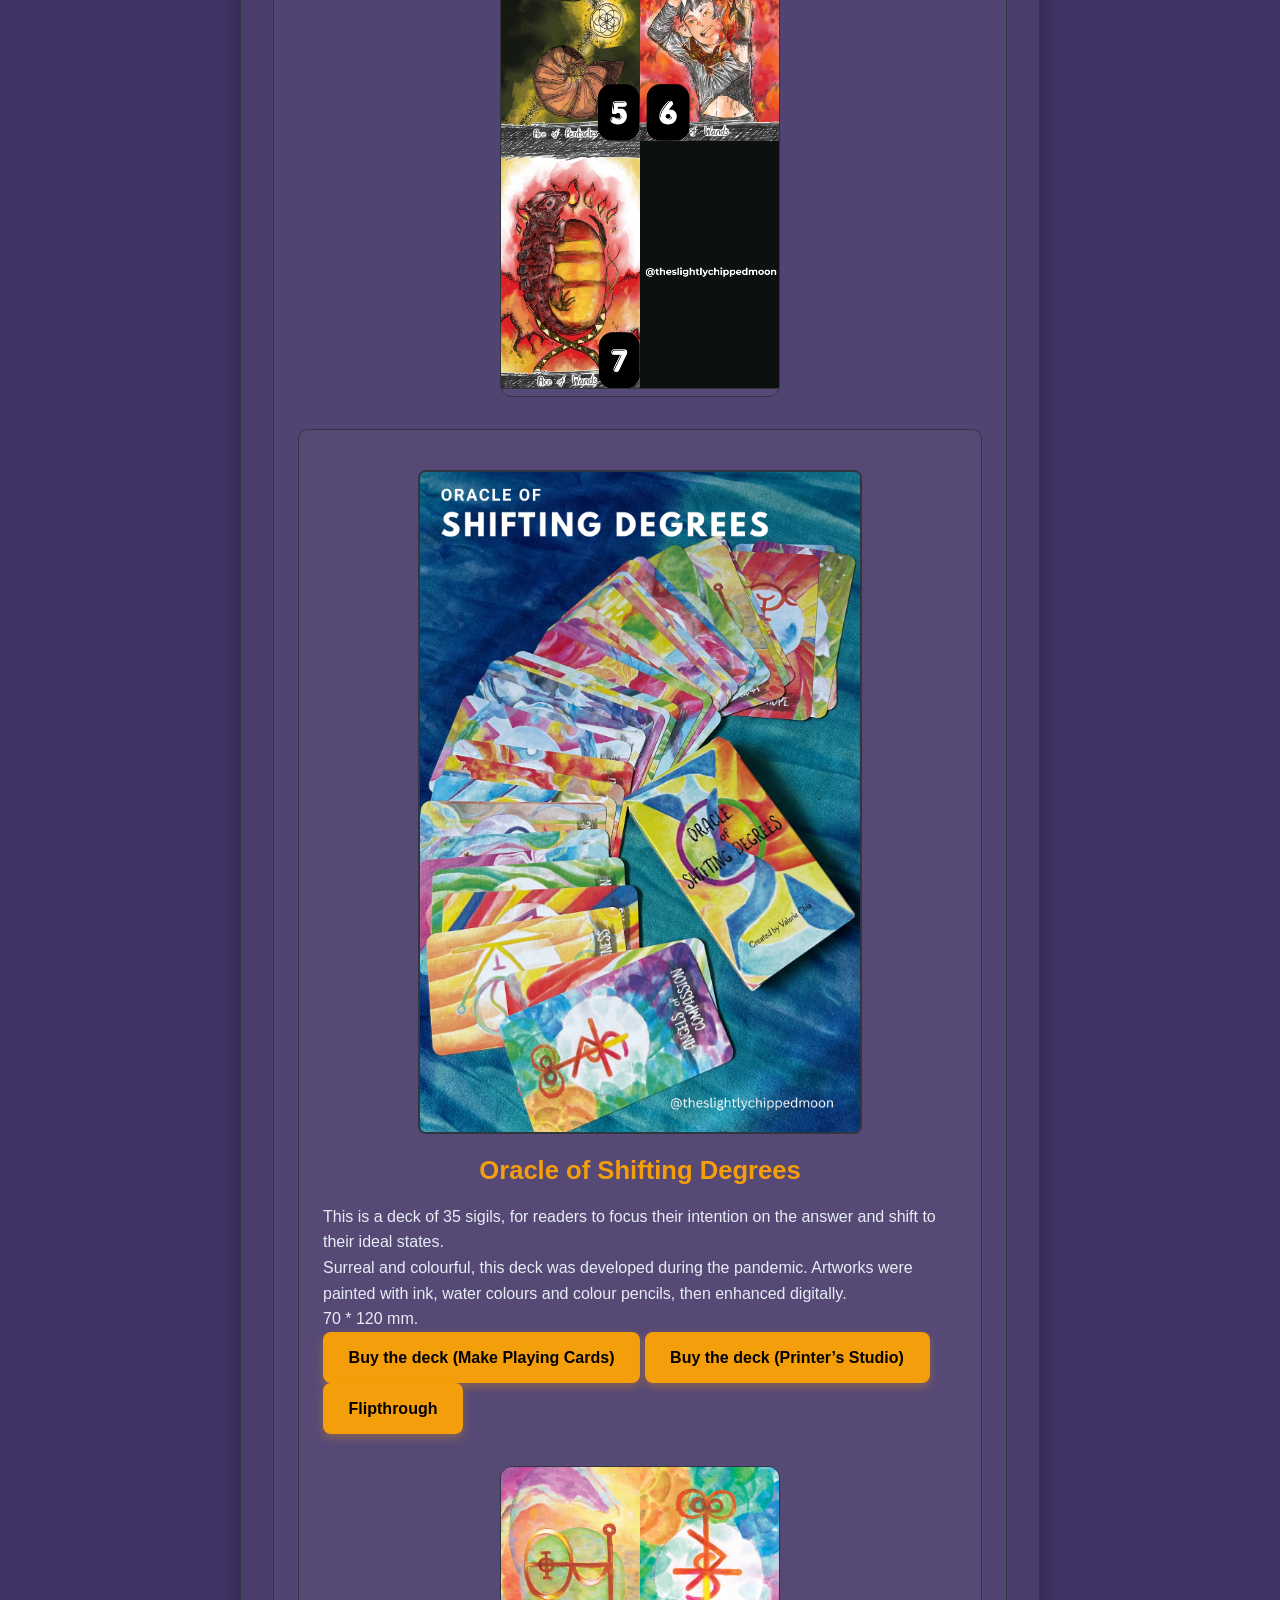
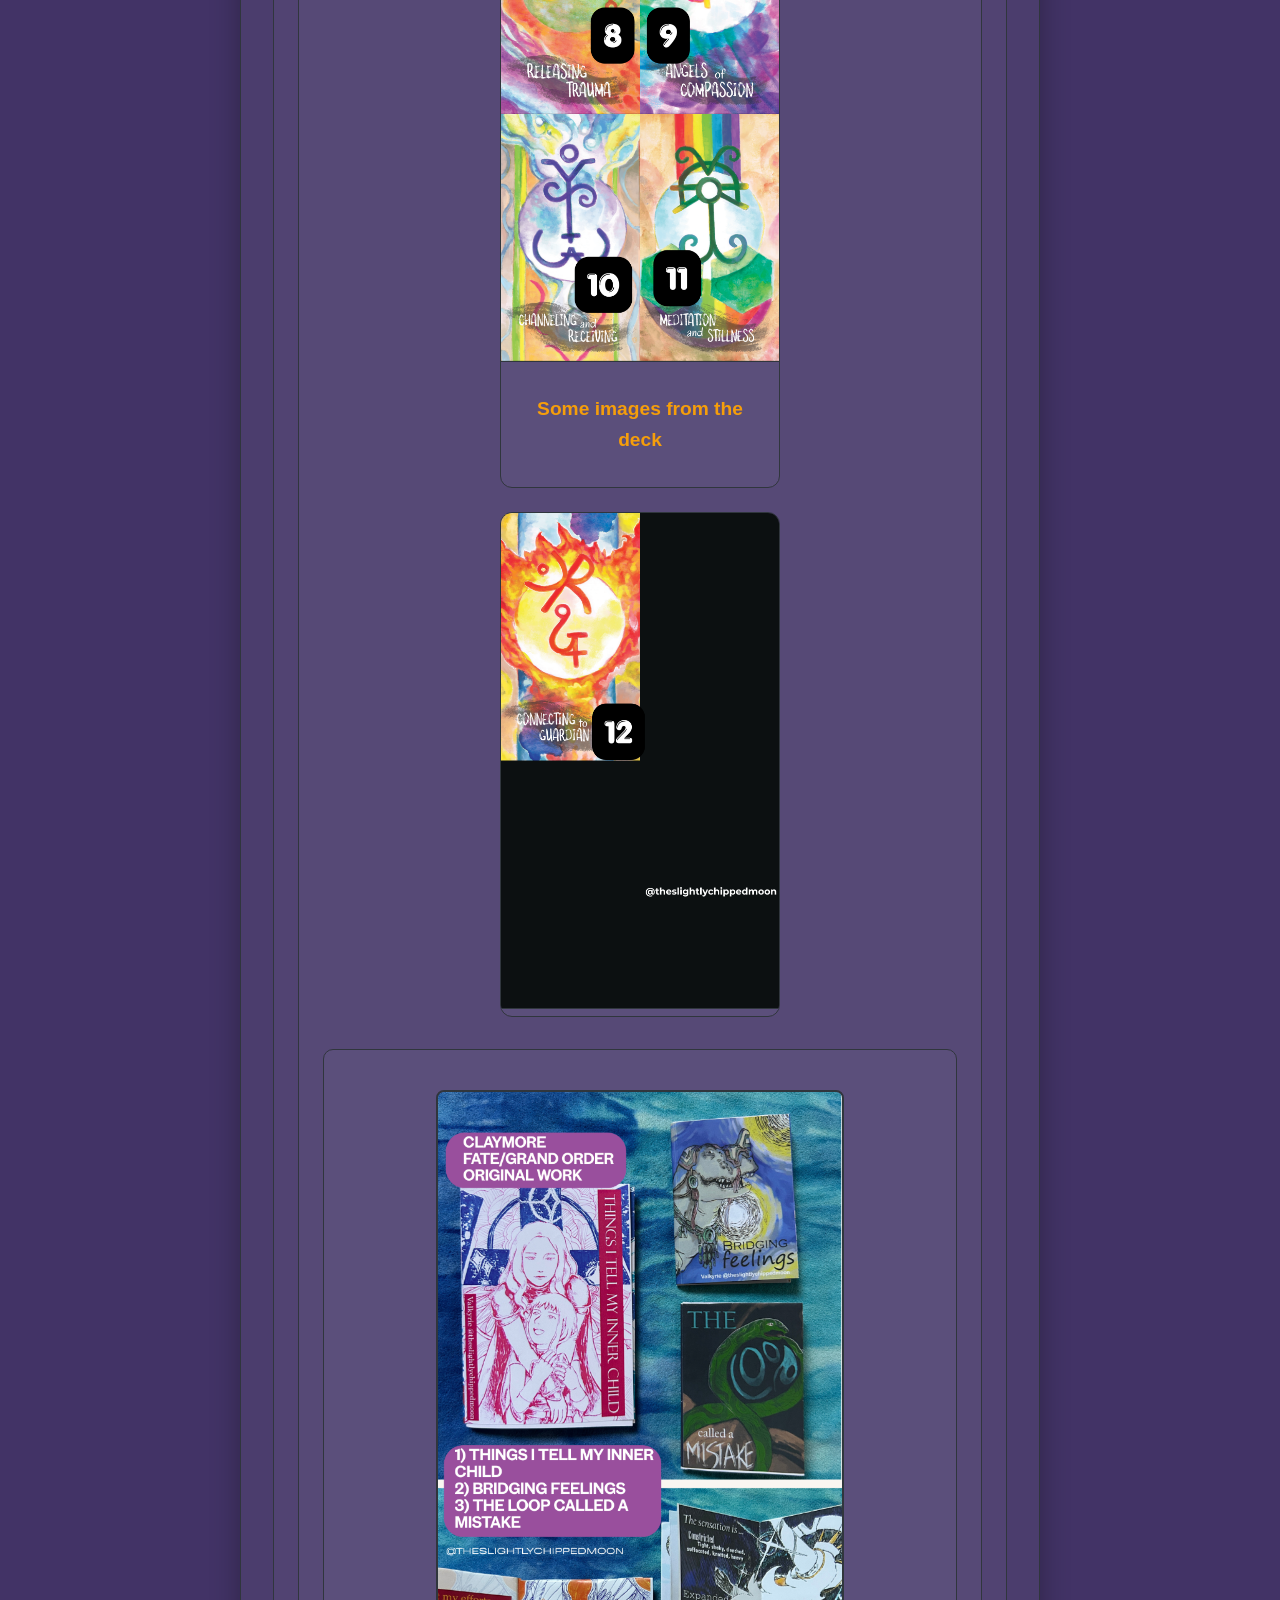
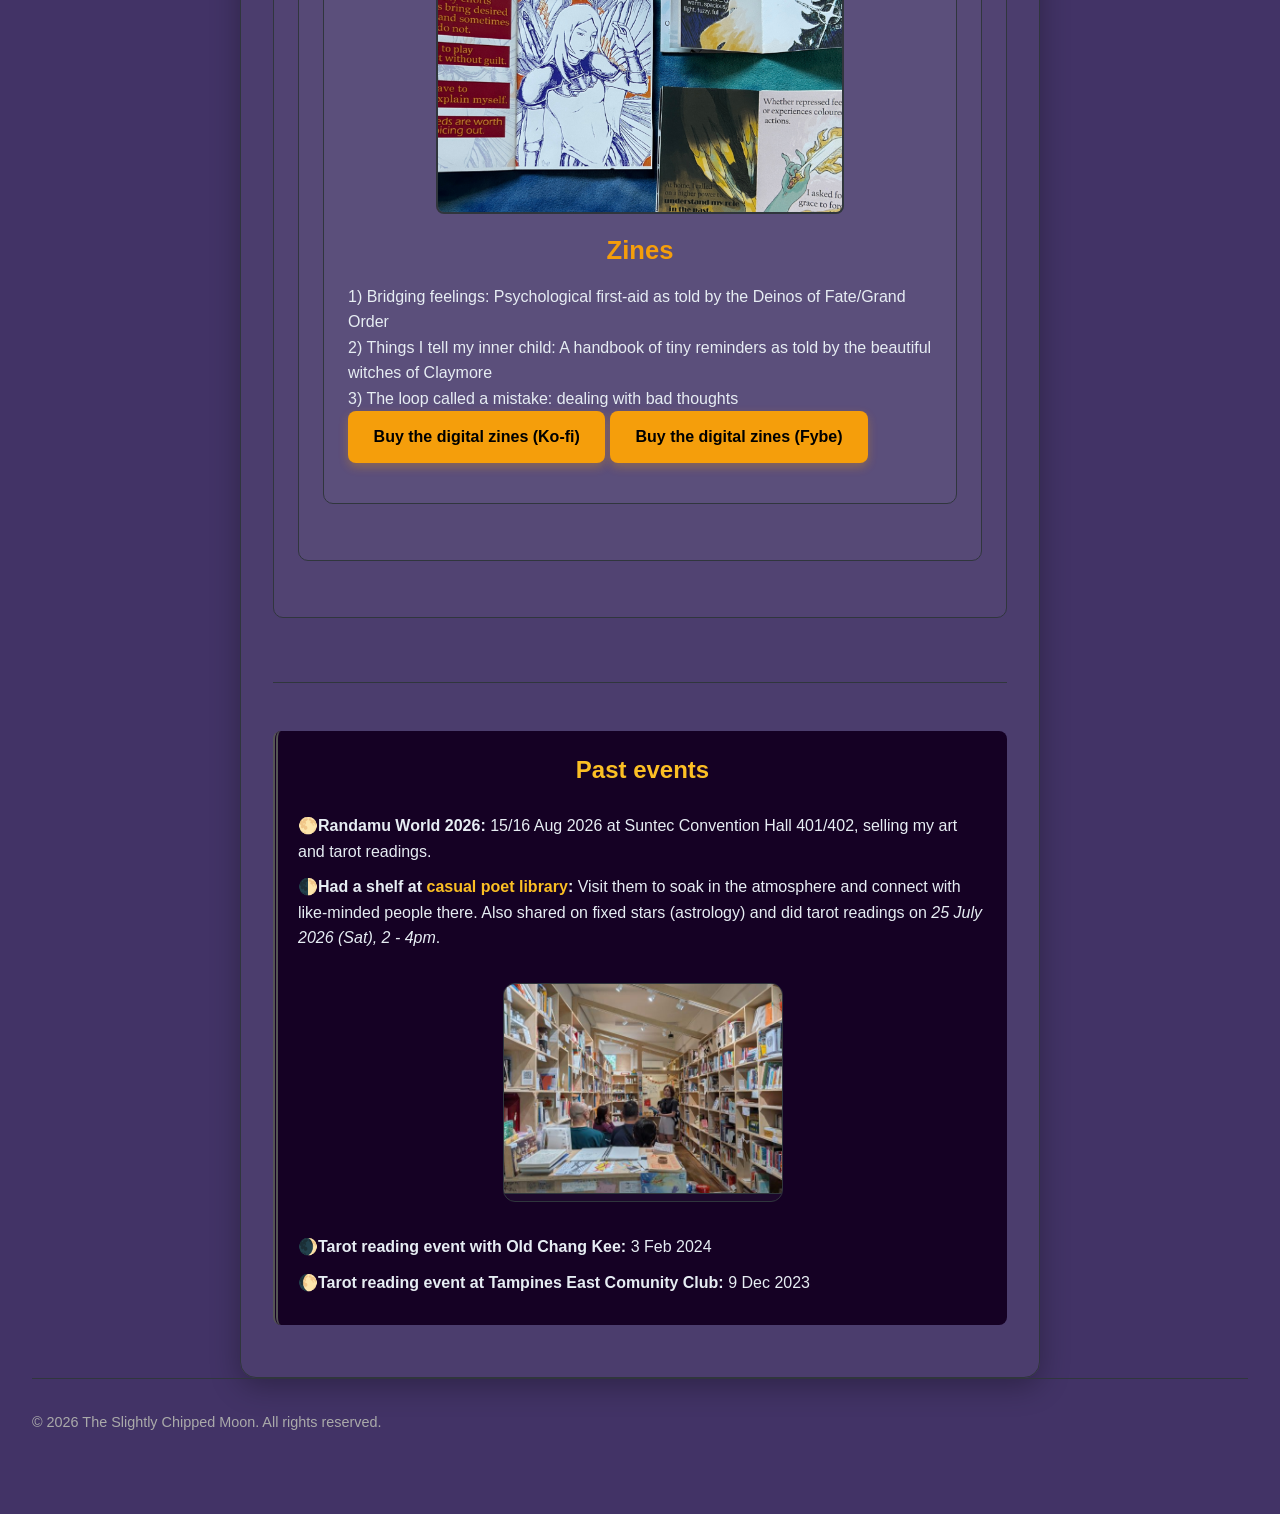
==== commit fb1f068a: "Update index.html" ====
--- a/index.html
+++ b/index.html
@@ -35,7 +35,7 @@
       <div class="support-links">
         <a href="https://www.paypal.com/paypalme/valkyriecsy" target="_blank" class="btn">Paypal</a>
         <a href="https://ko-fi.com/theslightlychippedmoon" target="_blank" class="btn">Ko-fi</a>
-        <a href="https://www.makeplayingcards.com/sell/theslightlychippedmoon" target="_blank" class="btn">Decks at Printer's Studio</a>
+        <a href="https://www.makeplayingcards.com/sell/theslightlychippedmoon" target="_blank" class="btn">Decks at Make Playing Cards</a>
         <a href="https://www.printerstudio.com/sell/theslightlychippedmoon" target="_blank" class="btn">Decks at Printer's Studio</a>
         <a href="https://linktr.ee/theslightlychippedmoon" target="_blank" class="btn">LinkTree</a>
         <a href="https://www.dropbox.com/scl/fi/5t2eyauf1gkdi41gdzwdx/Services.pdf?rlkey=16nmy8akuxj71k0198rlorh5m&st=bevnnlbu&dl=0" target="_blank" class="btn">Services</a>
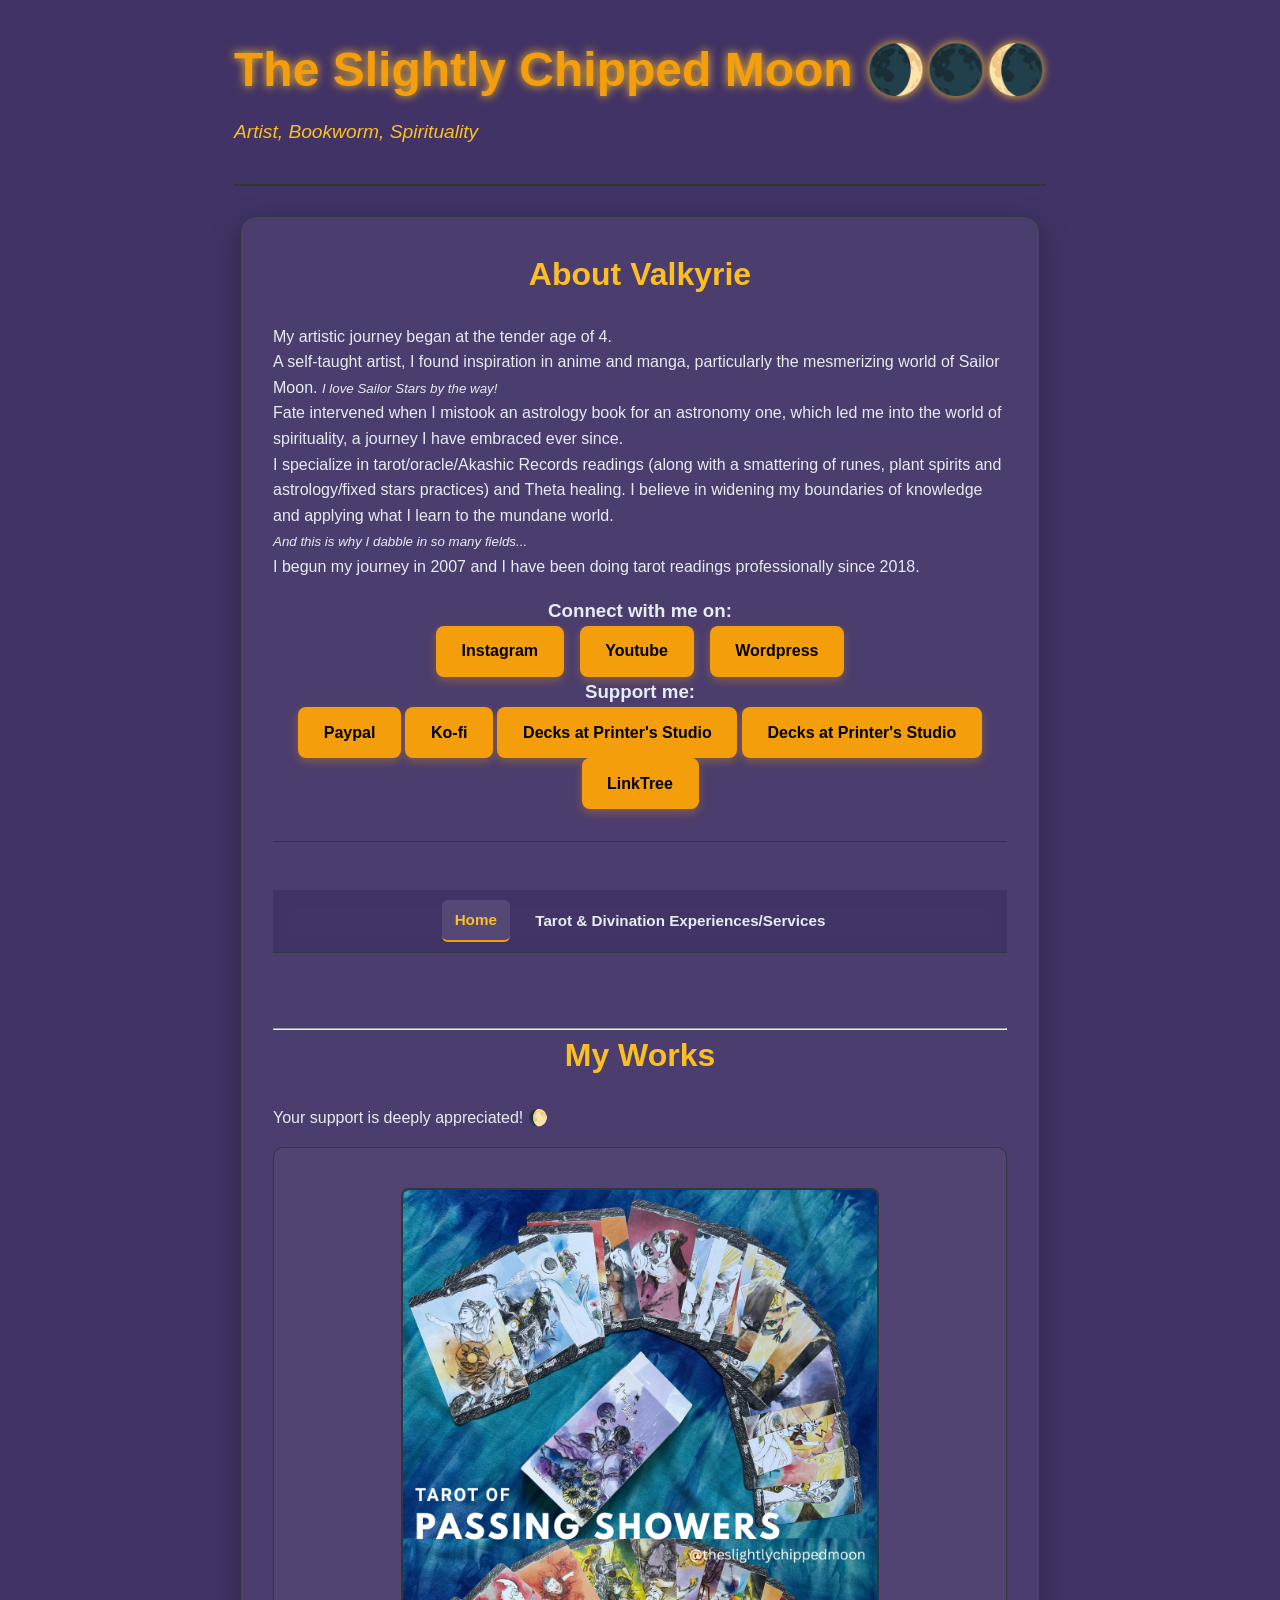
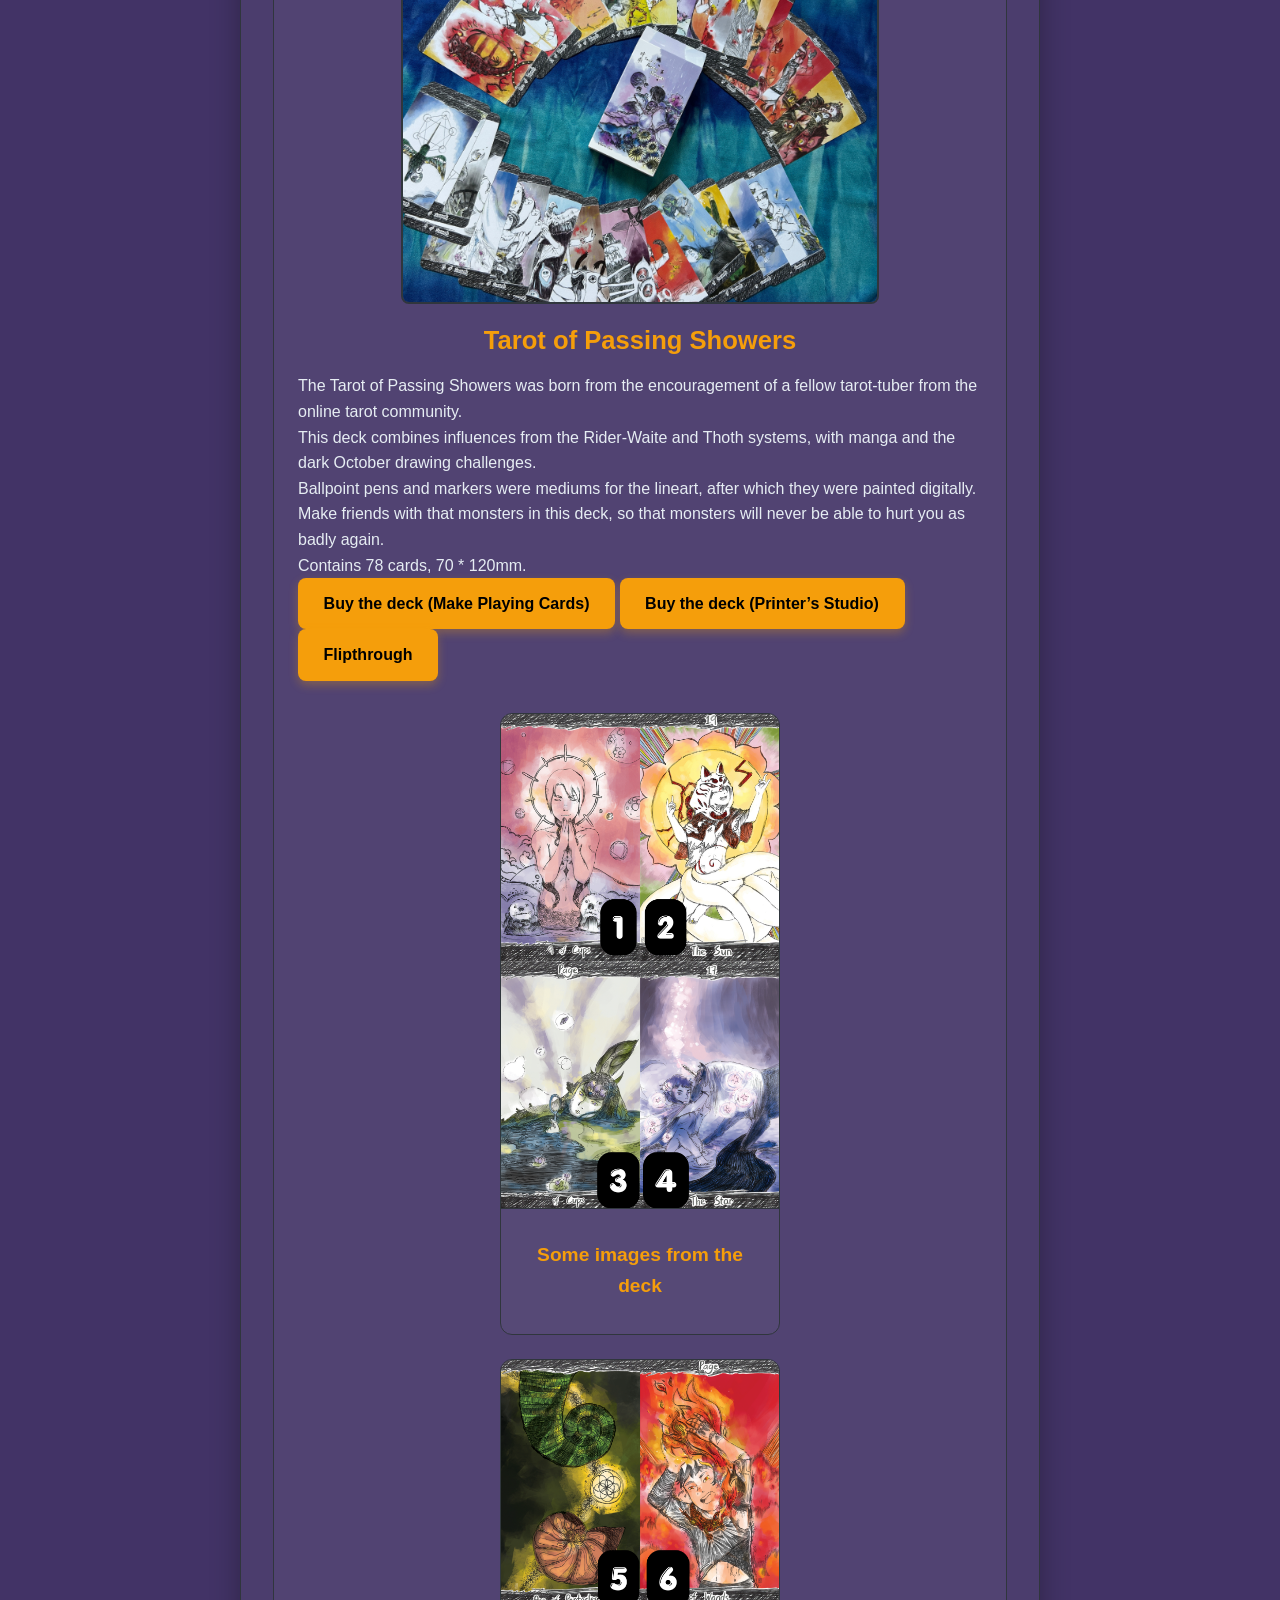
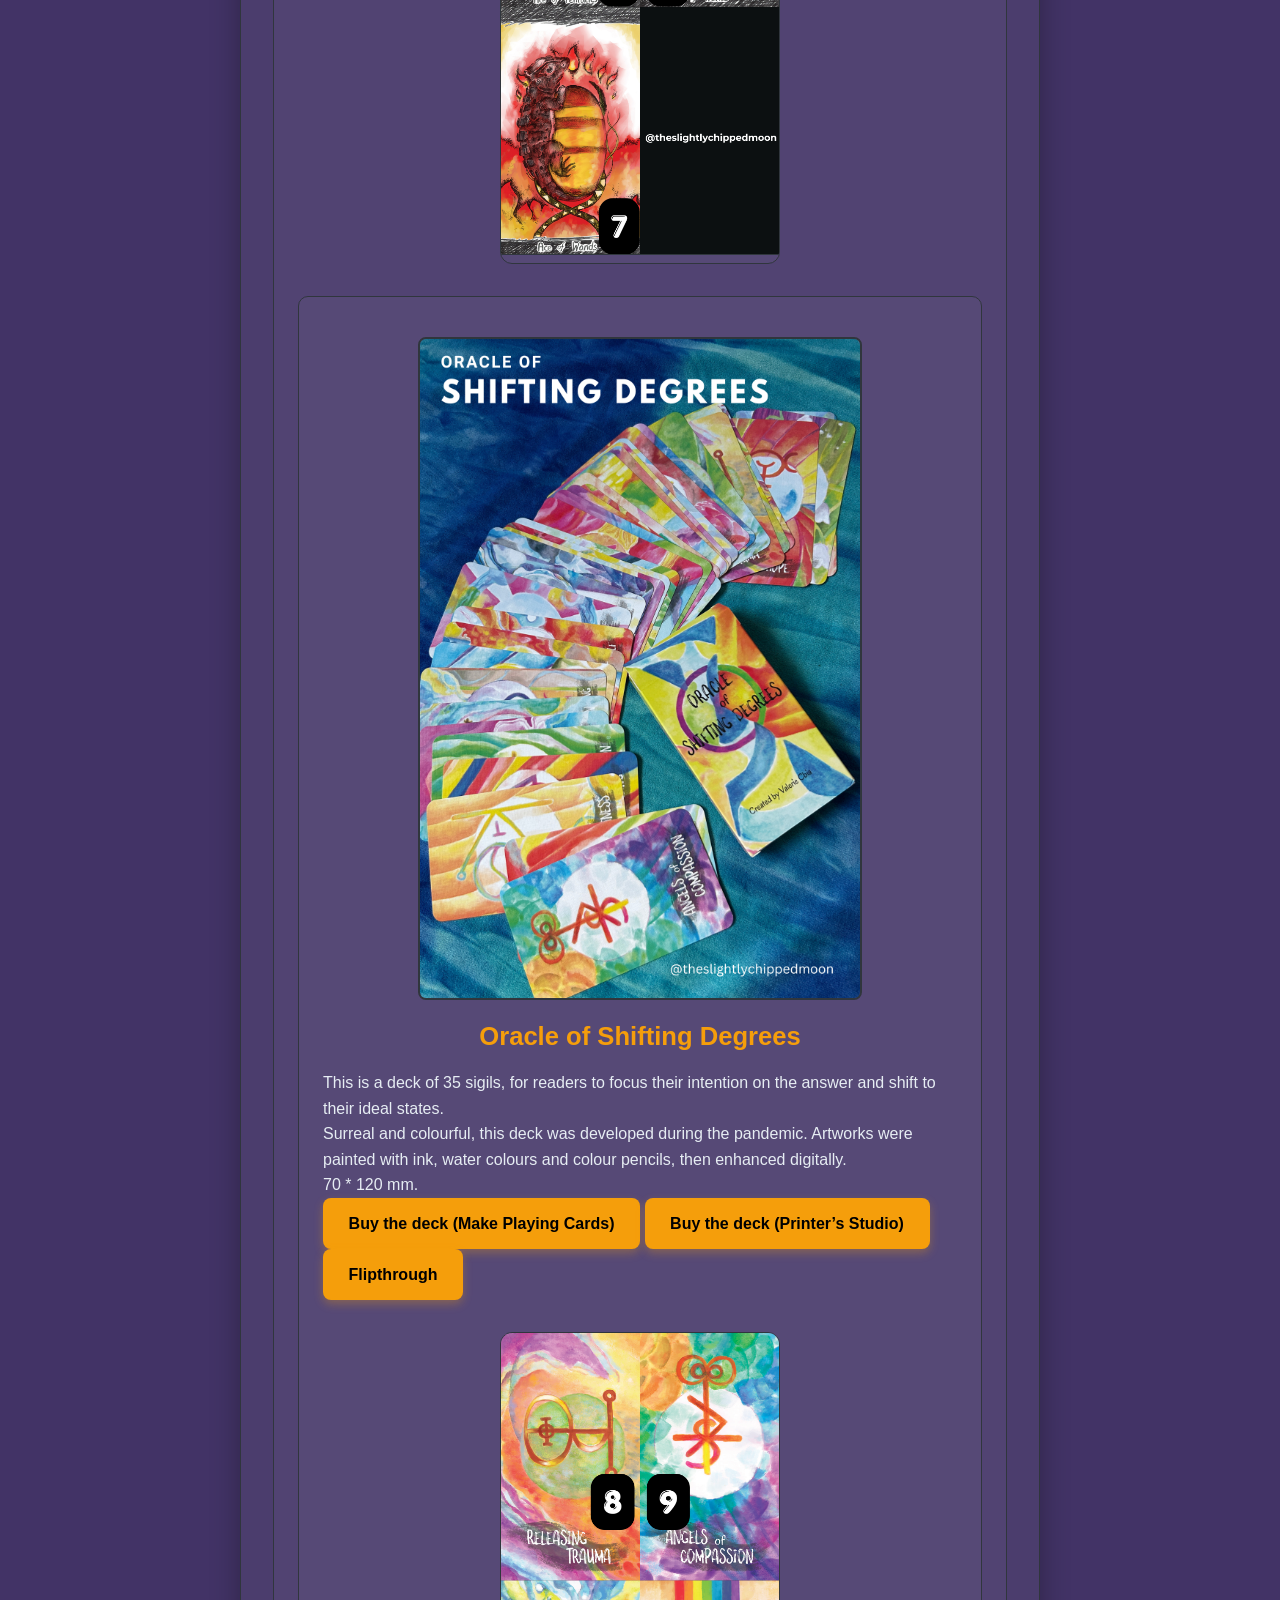
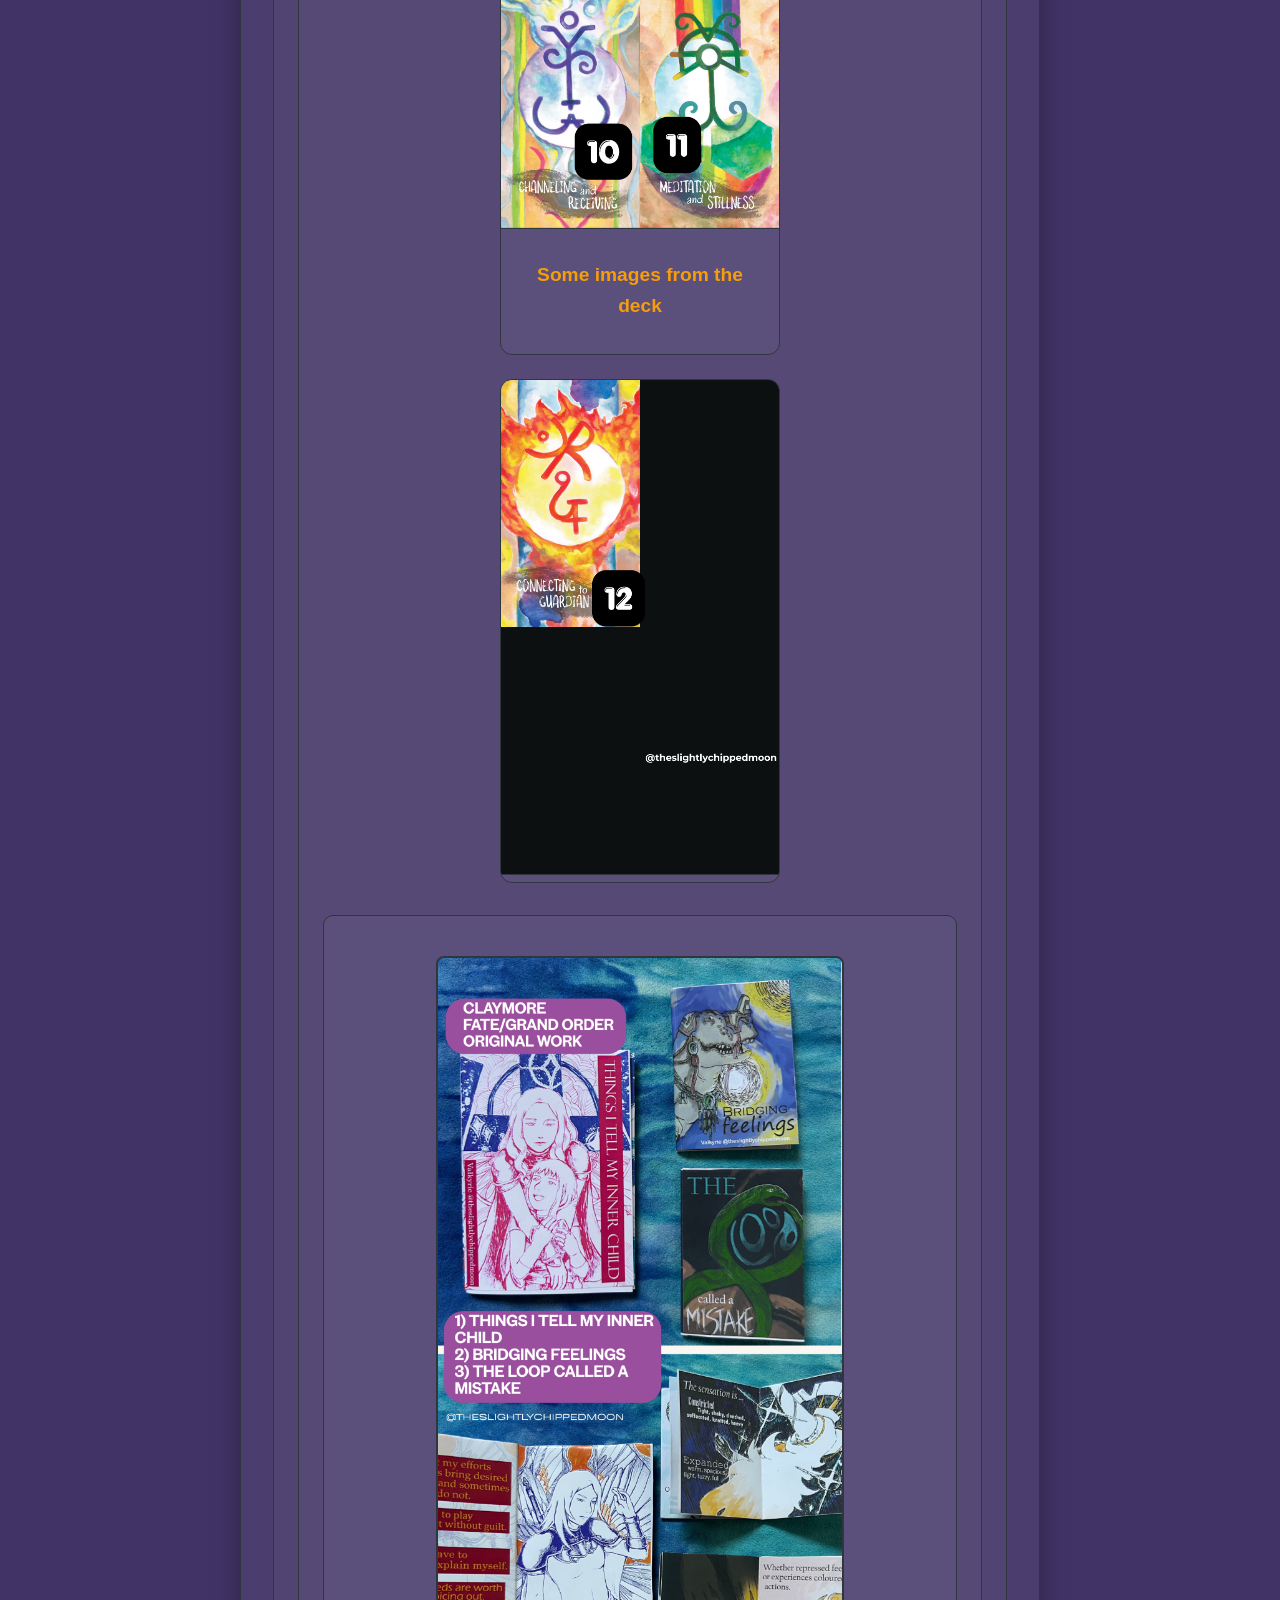
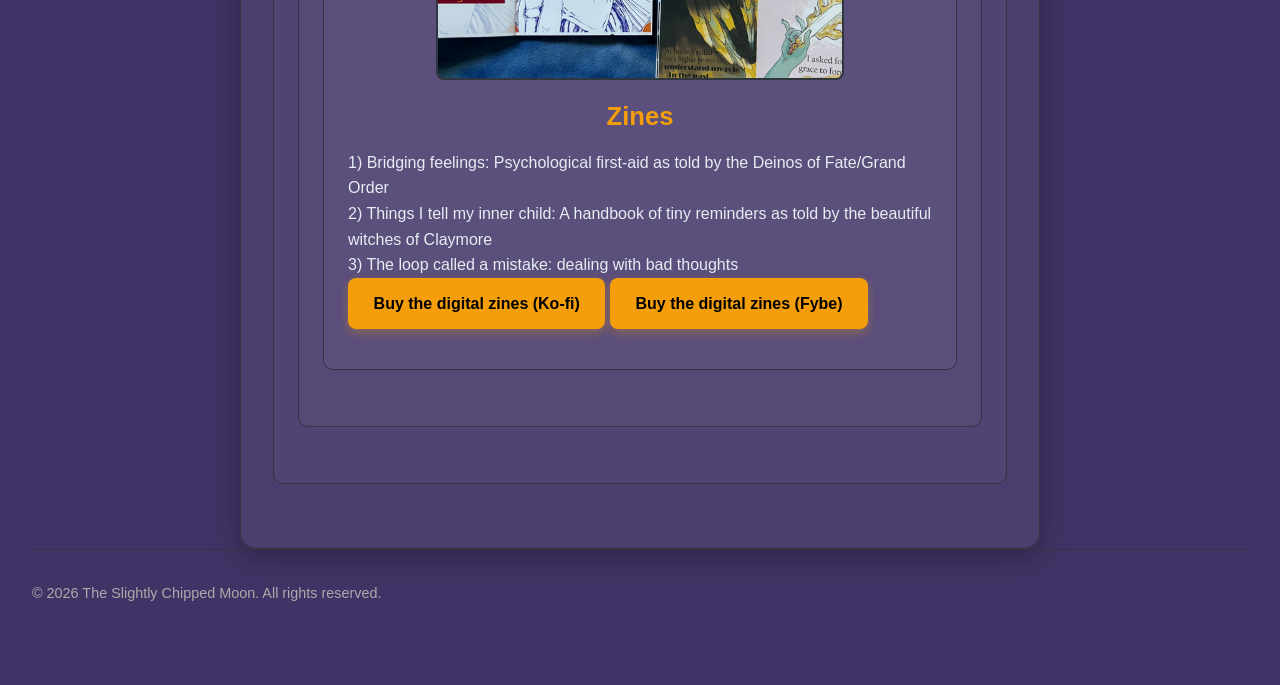
==== commit c71c7363: "Update index.html" ====
--- a/index.html
+++ b/index.html
@@ -35,27 +35,22 @@
       <div class="support-links">
         <a href="https://www.paypal.com/paypalme/valkyriecsy" target="_blank" class="btn">Paypal</a>
         <a href="https://ko-fi.com/theslightlychippedmoon" target="_blank" class="btn">Ko-fi</a>
-        <a href="https://www.makeplayingcards.com/sell/theslightlychippedmoon" target="_blank" class="btn">Decks at Make Playing Cards</a>
+        <a href="https://www.makeplayingcards.com/sell/theslightlychippedmoon" target="_blank" class="btn">Decks at Printer's Studio</a>
         <a href="https://www.printerstudio.com/sell/theslightlychippedmoon" target="_blank" class="btn">Decks at Printer's Studio</a>
         <a href="https://linktr.ee/theslightlychippedmoon" target="_blank" class="btn">LinkTree</a>
-        <a href="https://www.dropbox.com/scl/fi/5t2eyauf1gkdi41gdzwdx/Services.pdf?rlkey=16nmy8akuxj71k0198rlorh5m&st=bevnnlbu&dl=0" target="_blank" class="btn">Services</a>
       </div>
     </section>
     </section>
 
-  <section id="current">
-    <h2>What I’m Doing Now</h2>
-    <div class="current-item">
-       <p>
-        🌙<strong><a href="https://www.meetup.com/kindredtarot/">Kindred Tarot meetups</a></strong> : Infrequent attendee nowadays, but I vouch for the openness and kindness you will find 
-         from the group, whether you are a beginner or an experienced practitioner.
-      </p>
-      <p>
-        🌗<strong>Still offering readings!</strong> Chat with me via Instagram!
-      </p>
-    </div>
-  </section>
-  
+<body>
+  <!-- Sticky Navigation Bar -->
+  <nav class="site-nav">
+    <ul class="nav-links">
+      <li><a href="index.html" class="active">Home</a></li>
+      <li><a href="tarot.html">Tarot & Divination Experiences/Services</a></li>
+    </ul>
+  </nav>
+ 
     <section id="works">
       <br><br><hr>
       <h2>My Works</h2>
@@ -126,27 +121,6 @@
        </p>
         
     </section>
-
-    <section id="past">
-    <h2>Past events</h2>
-    <div class="past-item">
-      <p>
-        🌕<strong>Randamu World 2026:</strong> 15/16 Aug 2026 at Suntec Convention Hall 401/402, selling my art and tarot readings.
-      </p>
-        <p>
-        🌓<strong>Had a shelf at <a href="https://casualpoetlibrary.com/">casual poet library</a>:</strong> Visit them to soak in  the atmosphere and connect with like-minded people there. Also shared on fixed stars (astrology) and did tarot readings on <i>25 July 2026 (Sat), 2 - 4pm</i>. 
-     </p>
-    </div>
-    <div class="merch-grid">
-        <!-- Item 1 -->
-        <div class="merch-card">
-          <img src="image/talk_001.jpg" alt="Fixed star talk" class="merch-photo">
-          </div>
-        </div>
-    <p>🌒<strong>Tarot reading event with Old Chang Kee:</strong> 3 Feb 2024</p>
-    <p>🌔<strong>Tarot reading event at Tampines East Comunity Club:</strong> 9 Dec 2023</p>
-  </section>
-
   </main>
   
   <footer>
--- a/Style.css
+++ b/Style.css
@@ -299,3 +299,69 @@
     width: 100%;
   }
 }
+
+
+/* Sticky Navigation Bar Container */
+.site-nav {
+  position: sticky;
+  top: 0;
+  z-index: 1000;
+  width: 100%;
+  background: rgba(66, 51, 102, 0.92); /* Higher opacity for legibility over scrolling text */
+  backdrop-filter: blur(10px);          /* Smooth frosted-glass blur */
+  border-bottom: 1px solid var(--border);
+  padding: 0.6rem 1rem;
+  margin-bottom: 1.5rem;
+}
+
+/* Nav Links Layout */
+.nav-links {
+  display: flex;
+  justify-content: center;
+  align-items: center;
+  flex-wrap: wrap; /* Allows items to cleanly flow into a second line if the screen is tiny */
+  gap: 0.8rem;
+  list-style: none;
+  max-width: 800px;
+  margin: 0 auto;
+  padding: 0;
+}
+
+/* Individual Links */
+.nav-links a {
+  color: var(--fg);
+  font-weight: 600;
+  font-size: 0.95rem;
+  padding: 0.5rem 0.8rem; /* Comfortable touch target for mobile fingers */
+  border-radius: 6px;
+  transition: all 0.2s ease-in-out;
+  display: inline-block;
+  white-space: nowrap; /* Prevents text from breaking mid-word */
+}
+
+.nav-links a:hover,
+.nav-links a.active {
+  color: var(--accent-light);
+  background: rgba(255, 255, 255, 0.1);
+  text-decoration: none;
+}
+
+.nav-links a.active {
+  border-bottom: 2px solid var(--accent);
+}
+
+/* Mobile Adjustments for Small Screens (Phones) */
+@media (max-width: 600px) {
+  .site-nav {
+    padding: 0.5rem 0.5rem;
+  }
+  
+  .nav-links {
+    gap: 0.4rem;
+  }
+
+  .nav-links a {
+    font-size: 0.85rem;
+    padding: 0.4rem 0.6rem; /* Ensures links stay easy to tap without overlapping */
+  }
+}
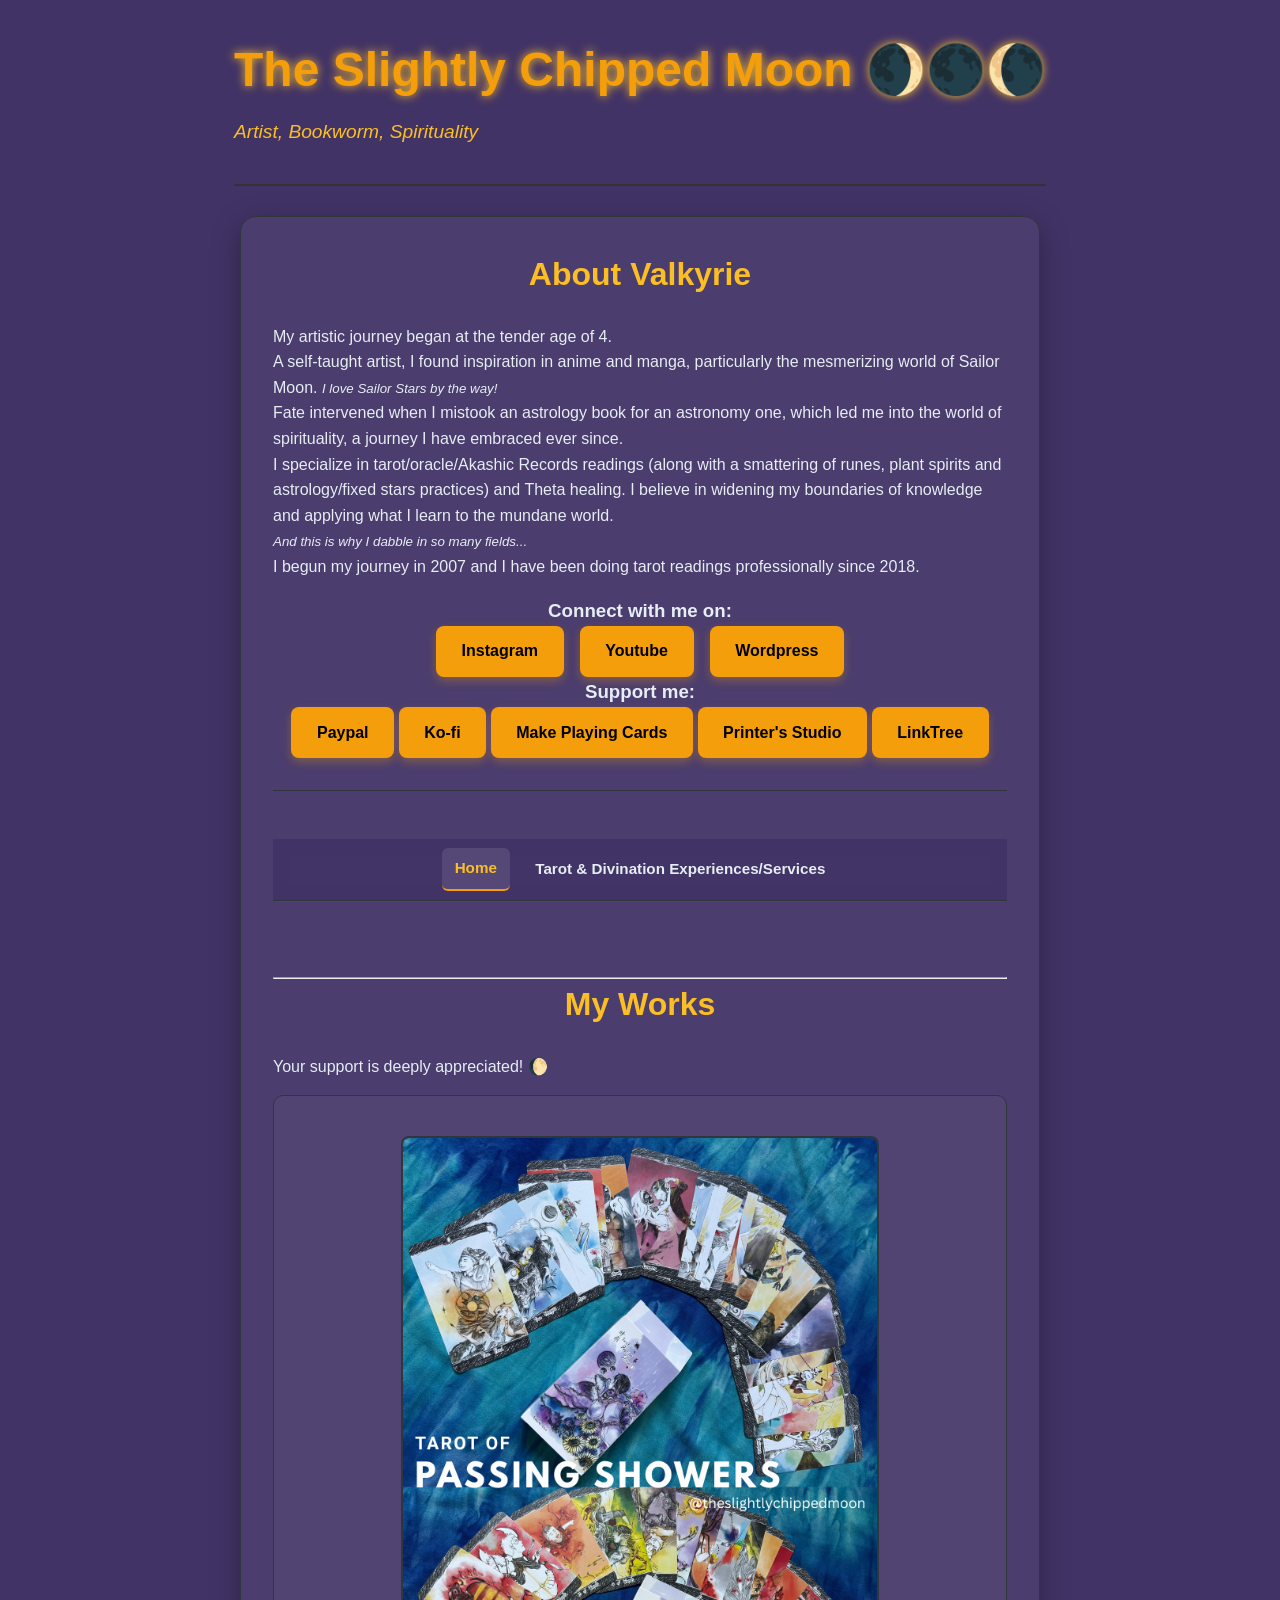
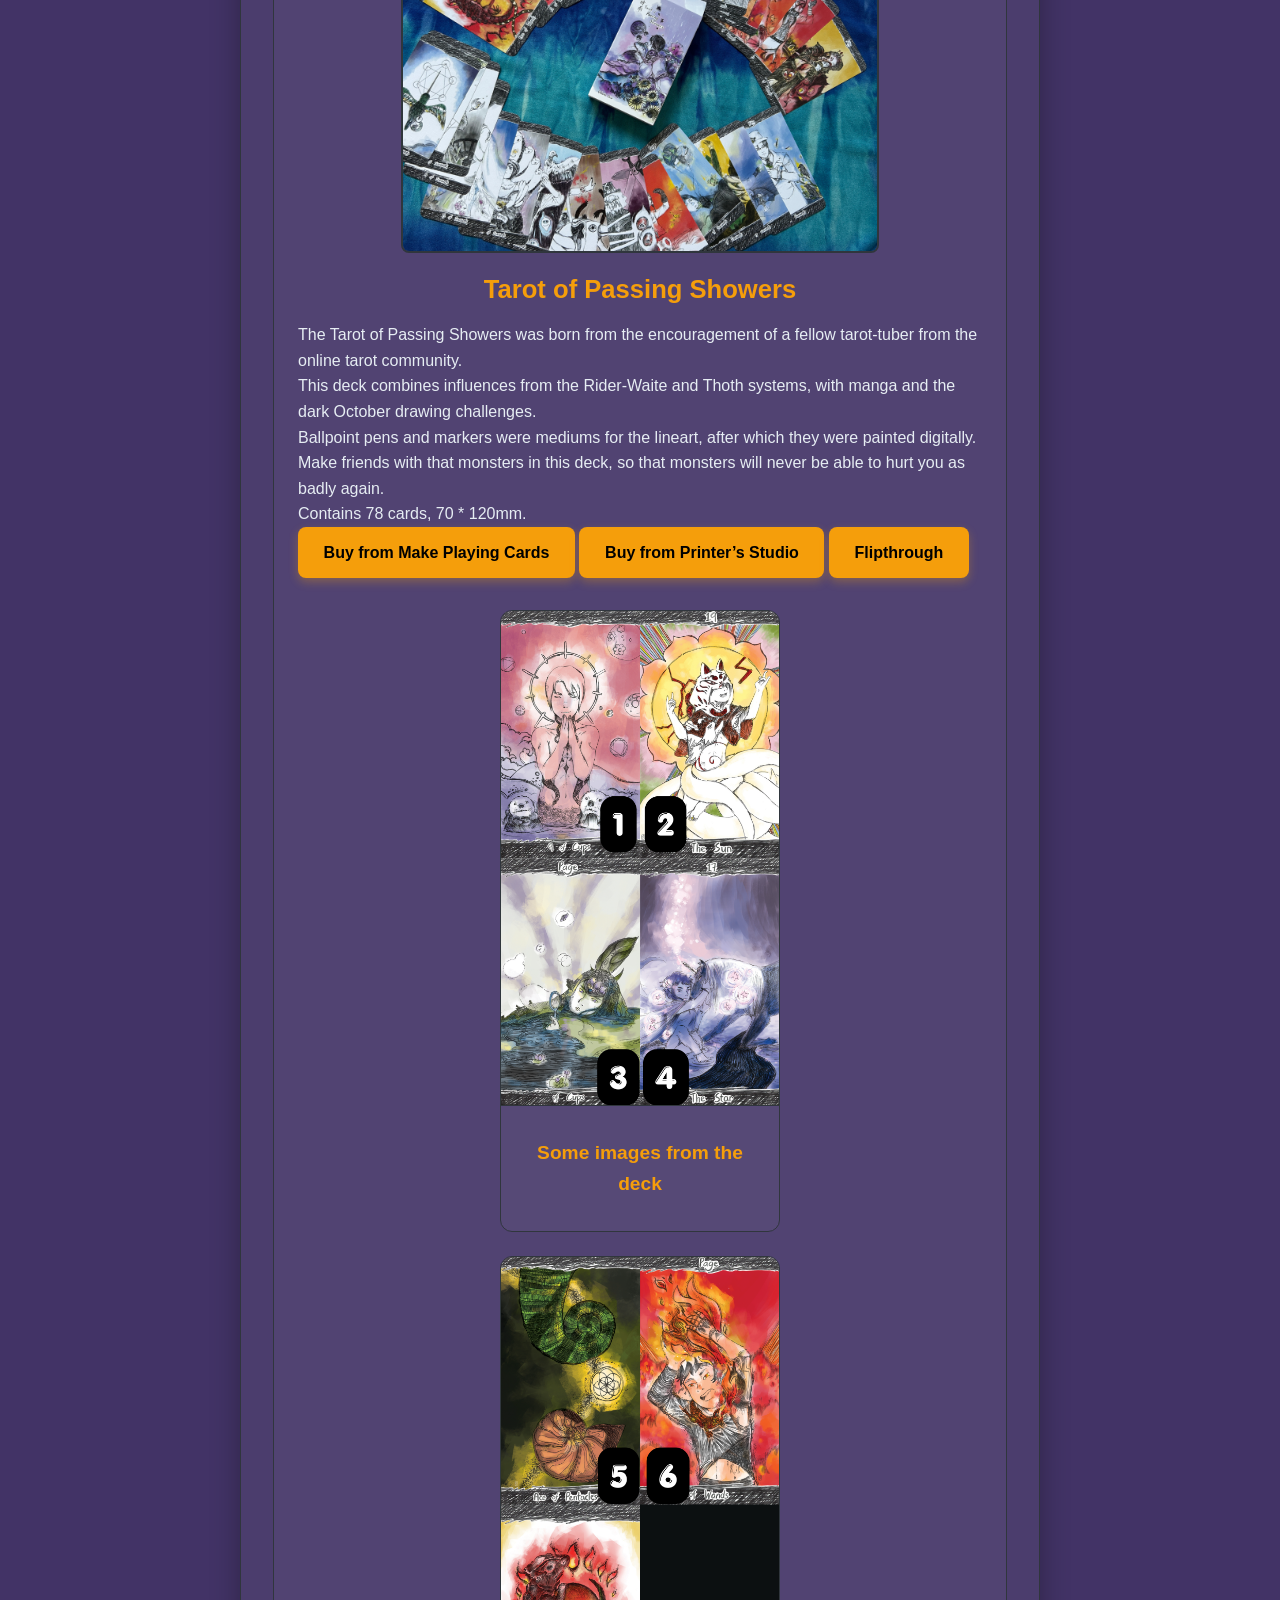
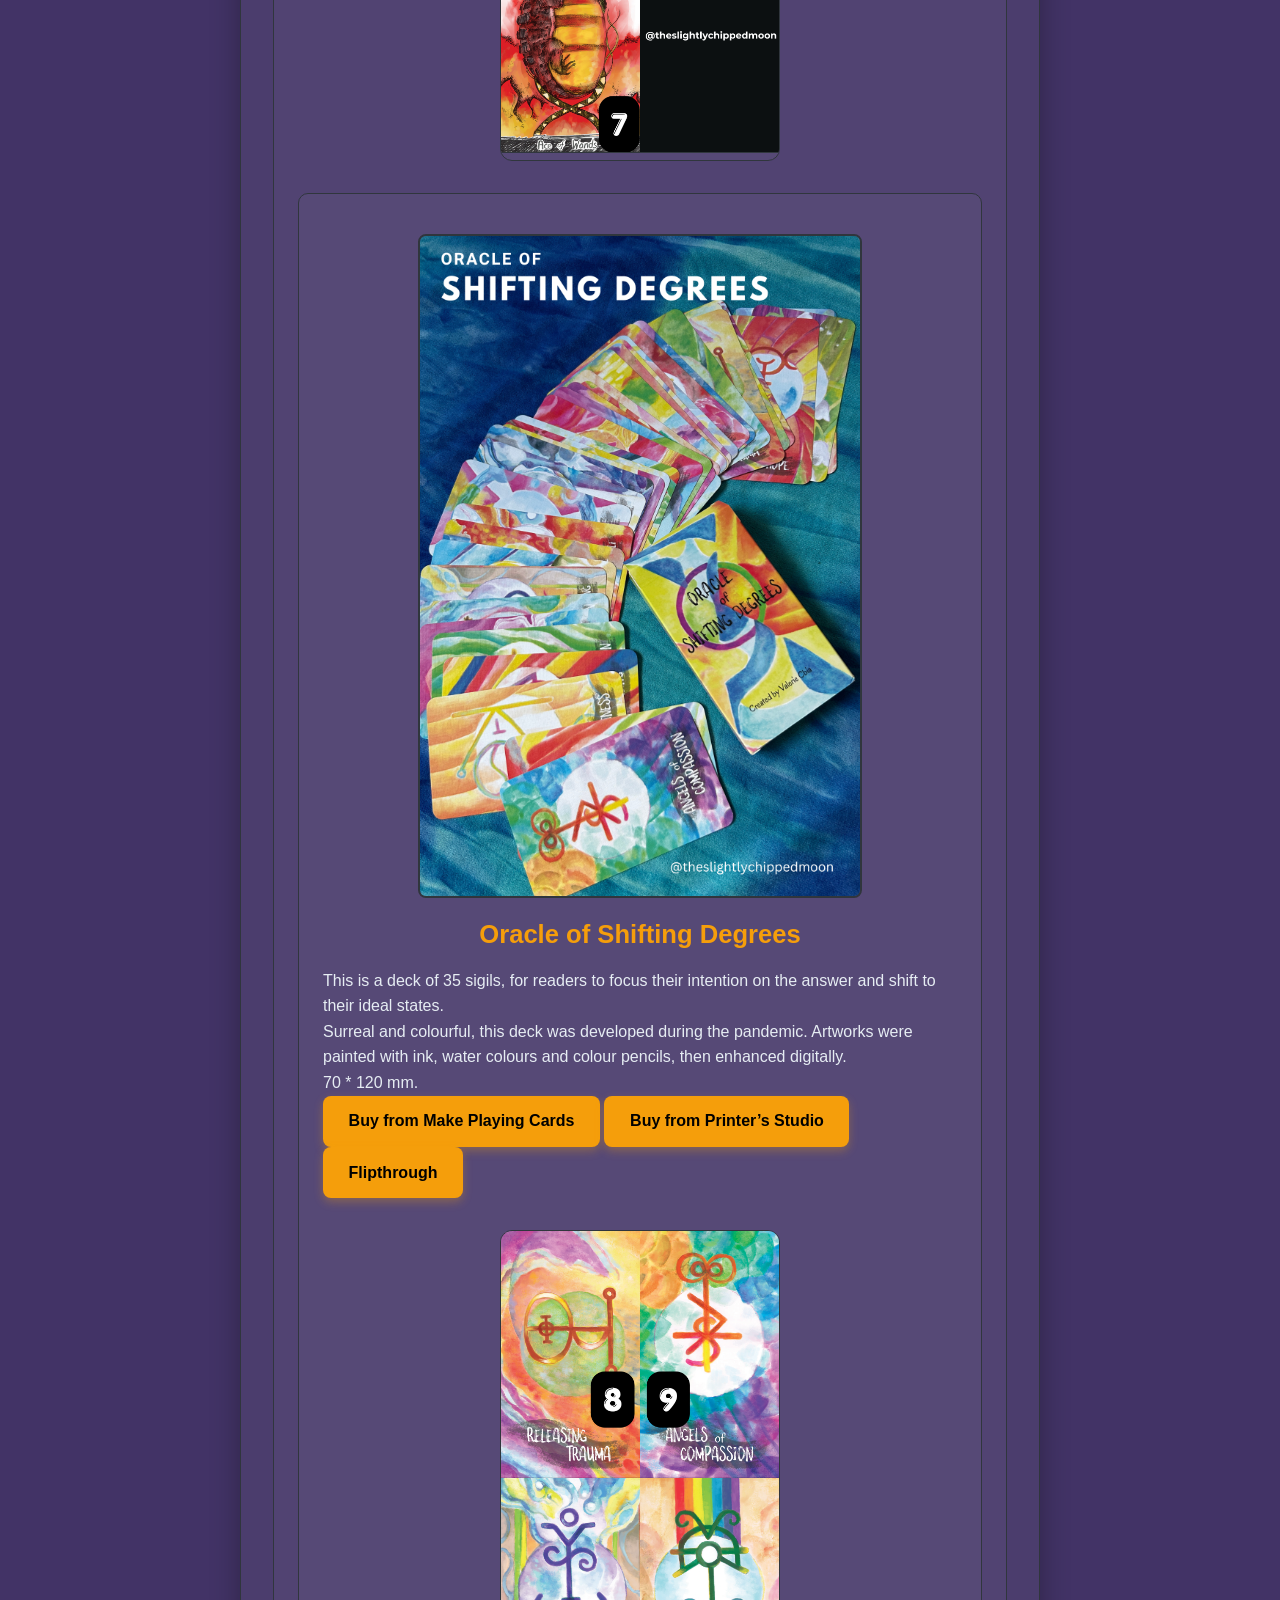
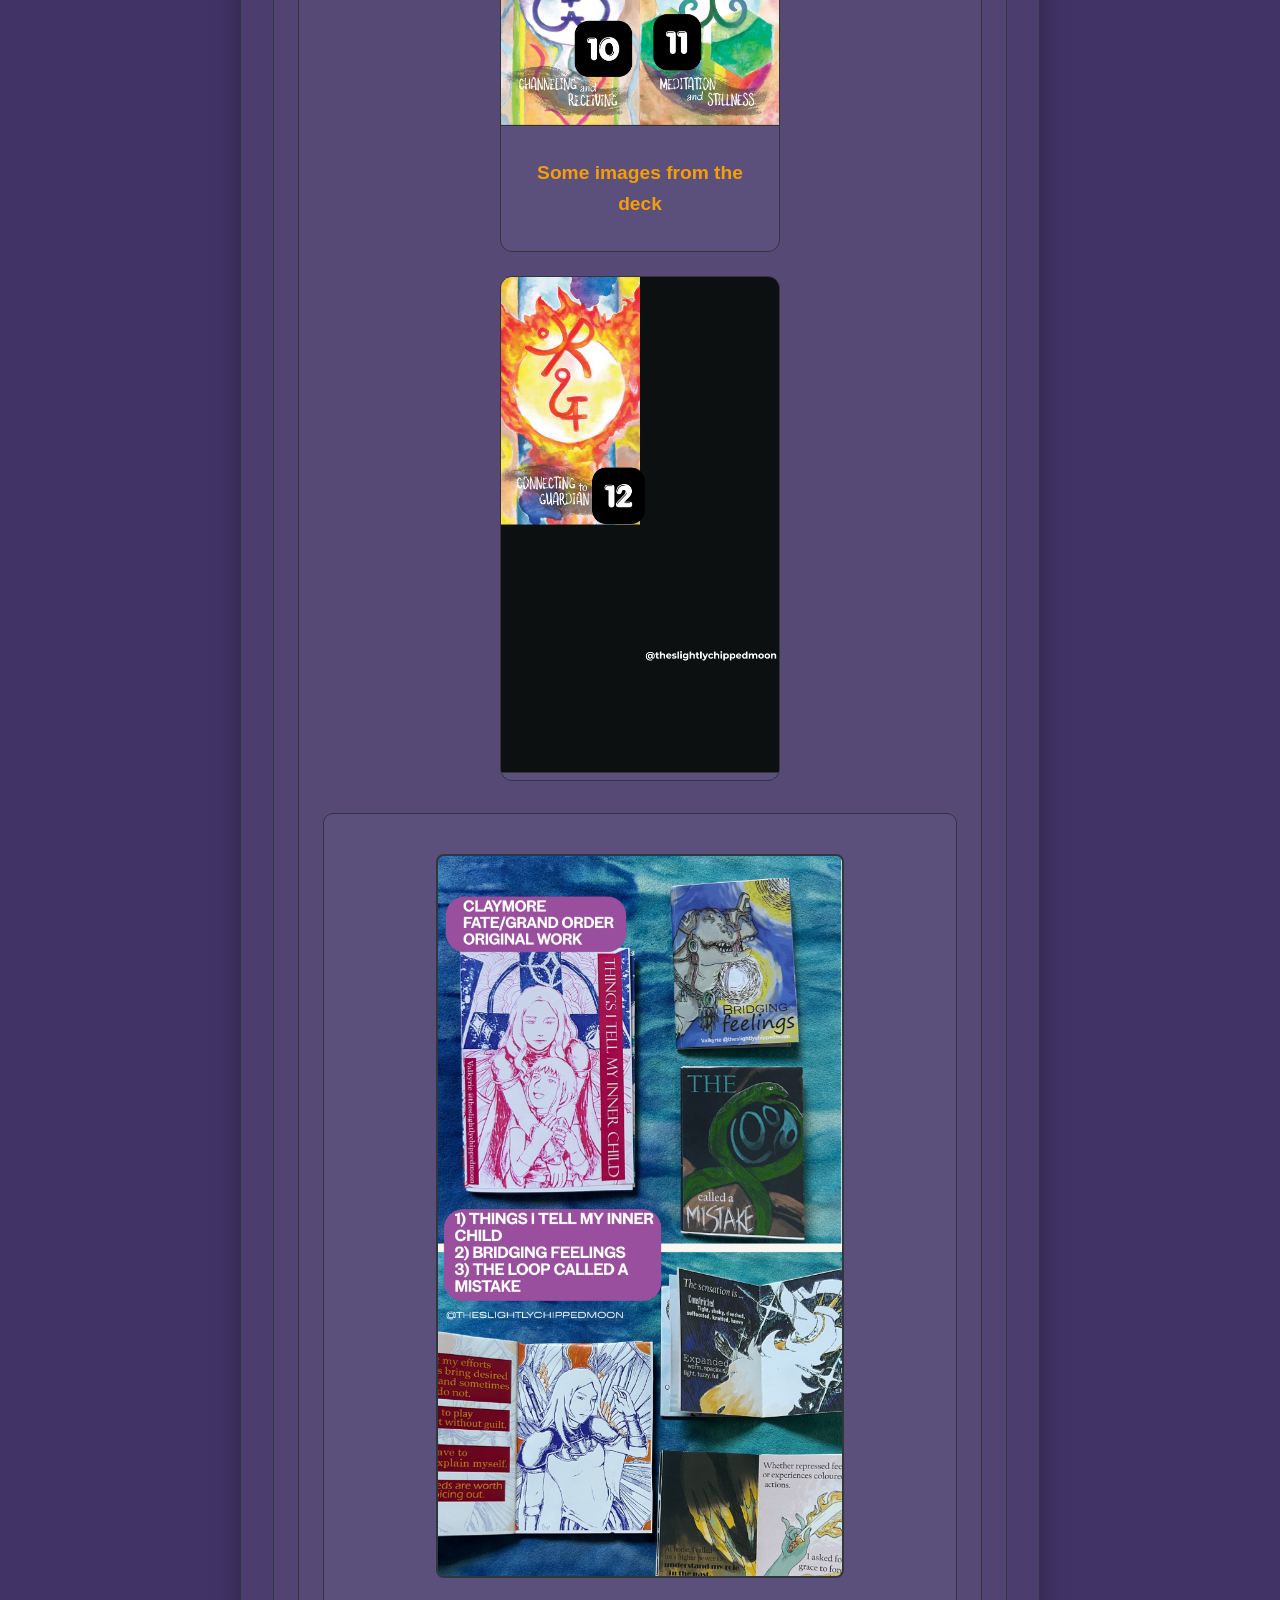
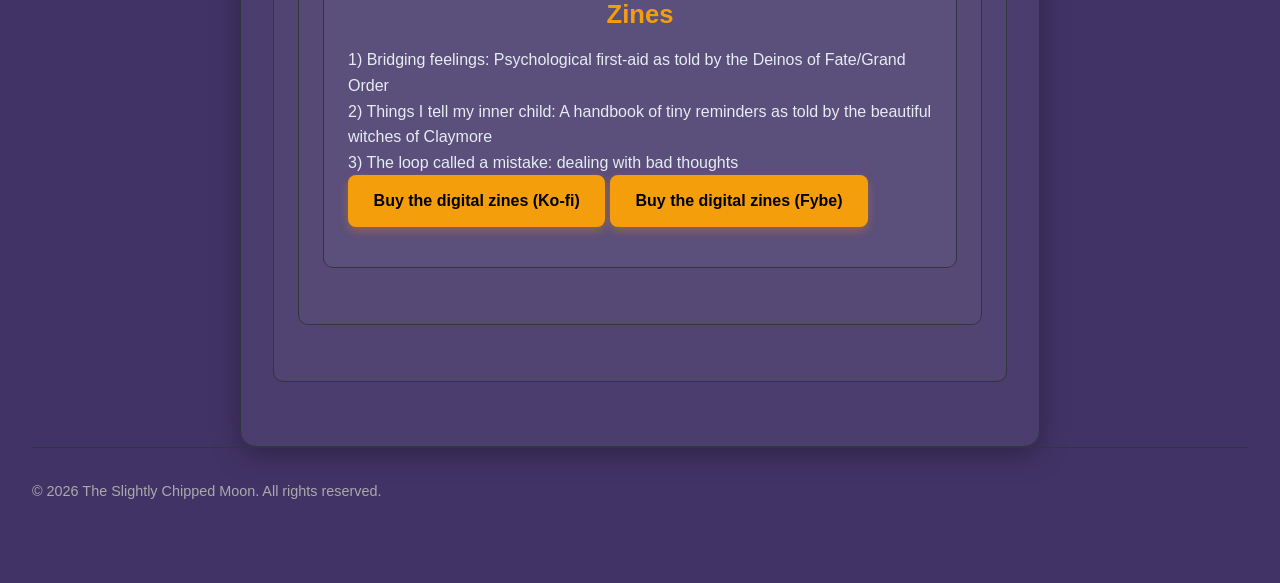
==== commit 70663df5: "Update index.html" ====
--- a/index.html
+++ b/index.html
@@ -35,8 +35,8 @@
       <div class="support-links">
         <a href="https://www.paypal.com/paypalme/valkyriecsy" target="_blank" class="btn">Paypal</a>
         <a href="https://ko-fi.com/theslightlychippedmoon" target="_blank" class="btn">Ko-fi</a>
-        <a href="https://www.makeplayingcards.com/sell/theslightlychippedmoon" target="_blank" class="btn">Decks at Printer's Studio</a>
-        <a href="https://www.printerstudio.com/sell/theslightlychippedmoon" target="_blank" class="btn">Decks at Printer's Studio</a>
+        <a href="https://www.makeplayingcards.com/sell/theslightlychippedmoon" target="_blank" class="btn">Make Playing Cards</a>
+        <a href="https://www.printerstudio.com/sell/theslightlychippedmoon" target="_blank" class="btn">Printer's Studio</a>
         <a href="https://linktr.ee/theslightlychippedmoon" target="_blank" class="btn">LinkTree</a>
       </div>
     </section>
@@ -47,7 +47,7 @@
   <nav class="site-nav">
     <ul class="nav-links">
       <li><a href="index.html" class="active">Home</a></li>
-      <li><a href="tarot.html">Tarot & Divination Experiences/Services</a></li>
+      <li><a href="tarot">Tarot & Divination Experiences/Services</a></li>
     </ul>
   </nav>
  
@@ -64,8 +64,8 @@
           Ballpoint pens and markers were mediums for the lineart, after which they were painted digitally.<br>
           Make friends with that monsters in this deck, so that monsters will never be able to hurt you as badly again.<br>
           Contains 78 cards, 70 * 120mm. <br>
-          <a href="https://www.makeplayingcards.com/sell/theslightlychippedmoon" target="_blank" class="btn">Buy the deck (Make Playing Cards)</a>
-          <a href="https://www.printerstudio.com/sell/theslightlychippedmoon" target="_blank" class="btn">Buy the deck (Printer’s Studio)</a>
+          <a href="https://www.makeplayingcards.com/sell/theslightlychippedmoon" target="_blank" class="btn">Buy from Make Playing Cards</a>
+          <a href="https://www.printerstudio.com/sell/theslightlychippedmoon" target="_blank" class="btn">Buy from Printer’s Studio</a>
           <a href="https://youtube.com/playlist?list=PLGPeXSFjX88fBWDk5JvyC3yyyebOPR4XC&si=NL9jbhbF0tclYy6c" target="_blank" class="btn">Flipthrough</a>
         </p>
         <div class="merch-grid">
@@ -90,8 +90,8 @@
           This is a deck of 35 sigils, for readers to focus their intention on the answer and shift to their ideal states.<br>
           Surreal and colourful, this deck was developed during the pandemic. Artworks were painted with ink, water colours and colour pencils, then enhanced digitally.<br>
           70 * 120 mm. <br>
-          <a href="https://www.makeplayingcards.com/sell/theslightlychippedmoon" target="_blank" class="btn">Buy the deck (Make Playing Cards)</a>
-          <a href="https://www.printerstudio.com/sell/theslightlychippedmoon" target="_blank" class="btn">Buy the deck (Printer’s Studio)</a>
+          <a href="https://www.makeplayingcards.com/sell/theslightlychippedmoon" target="_blank" class="btn">Buy from Make Playing Cards</a>
+          <a href="https://www.printerstudio.com/sell/theslightlychippedmoon" target="_blank" class="btn">Buy from Printer’s Studio</a>
           <a href="https://youtube.com/playlist?list=PLGPeXSFjX88fBWDk5JvyC3yyyebOPR4XC&si=NL9jbhbF0tclYy6c" target="_blank" class="btn">Flipthrough</a>
         </p>
         <div class="merch-grid">
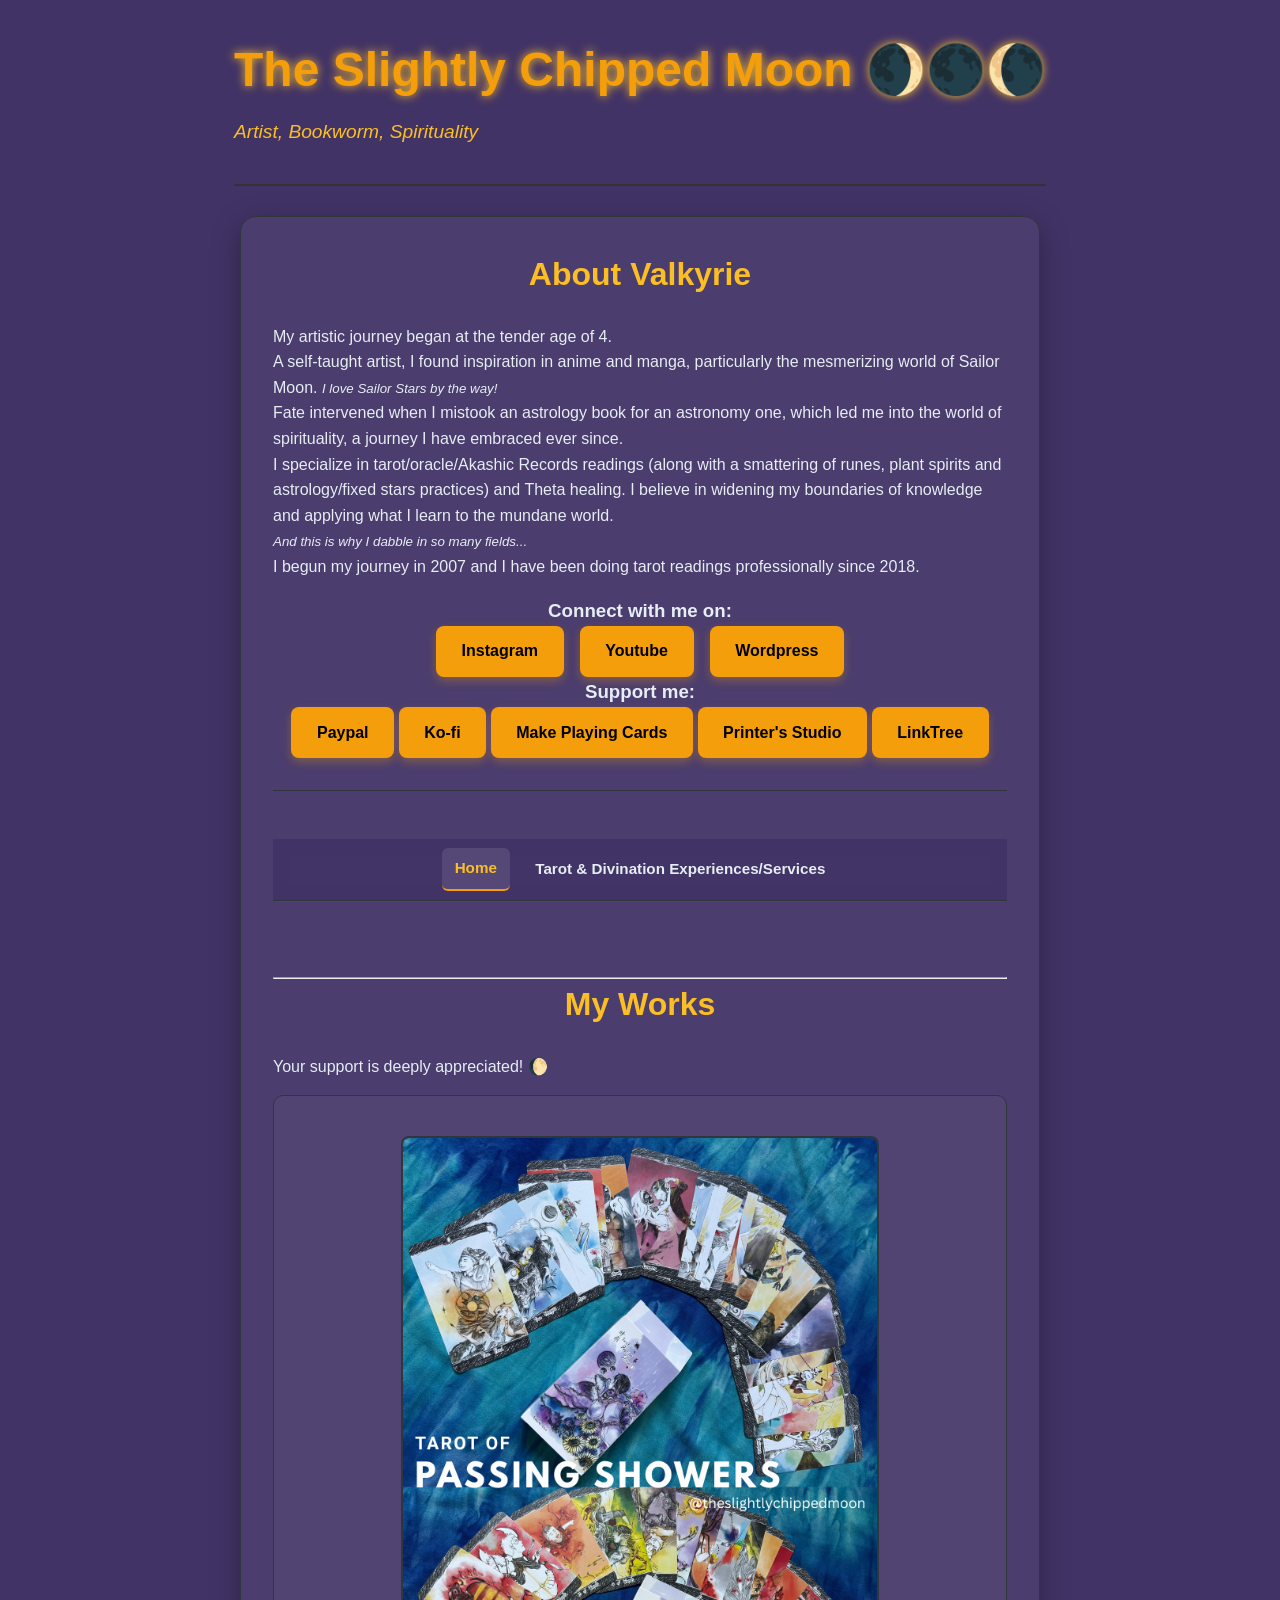
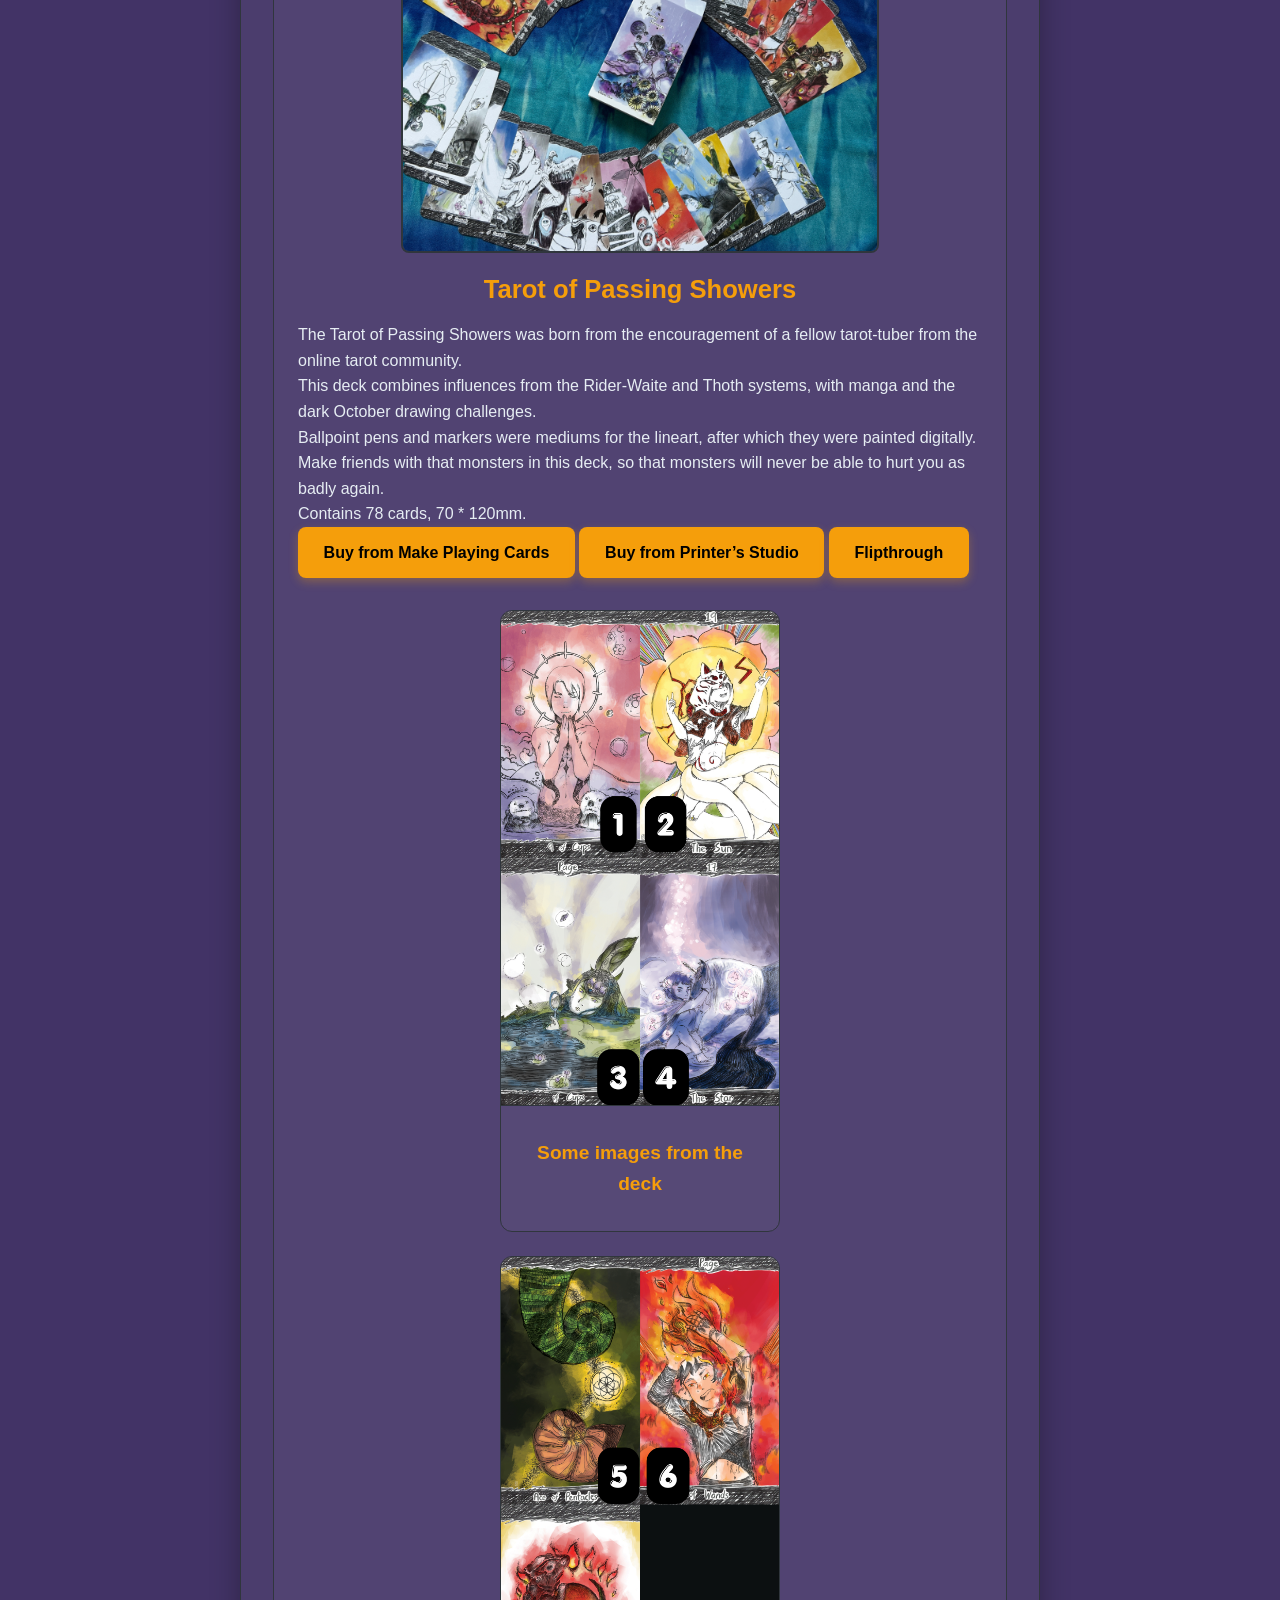
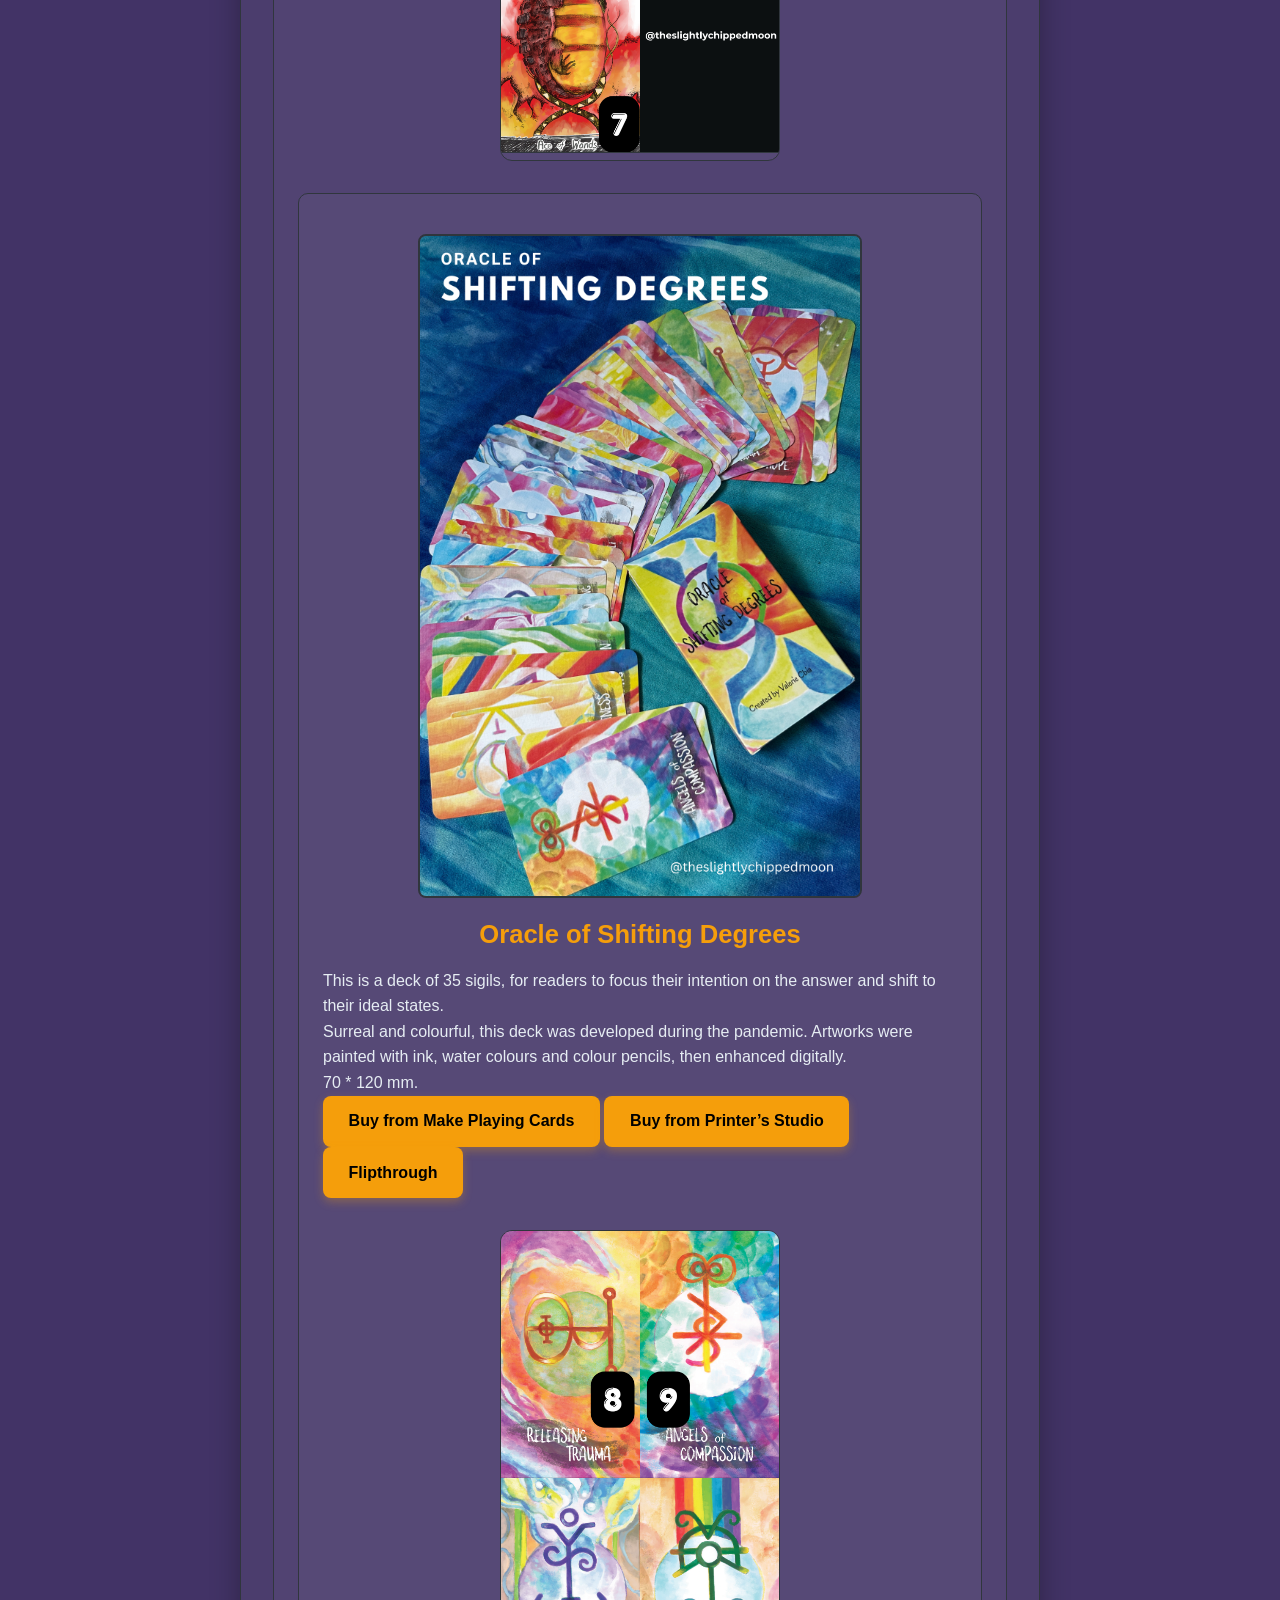
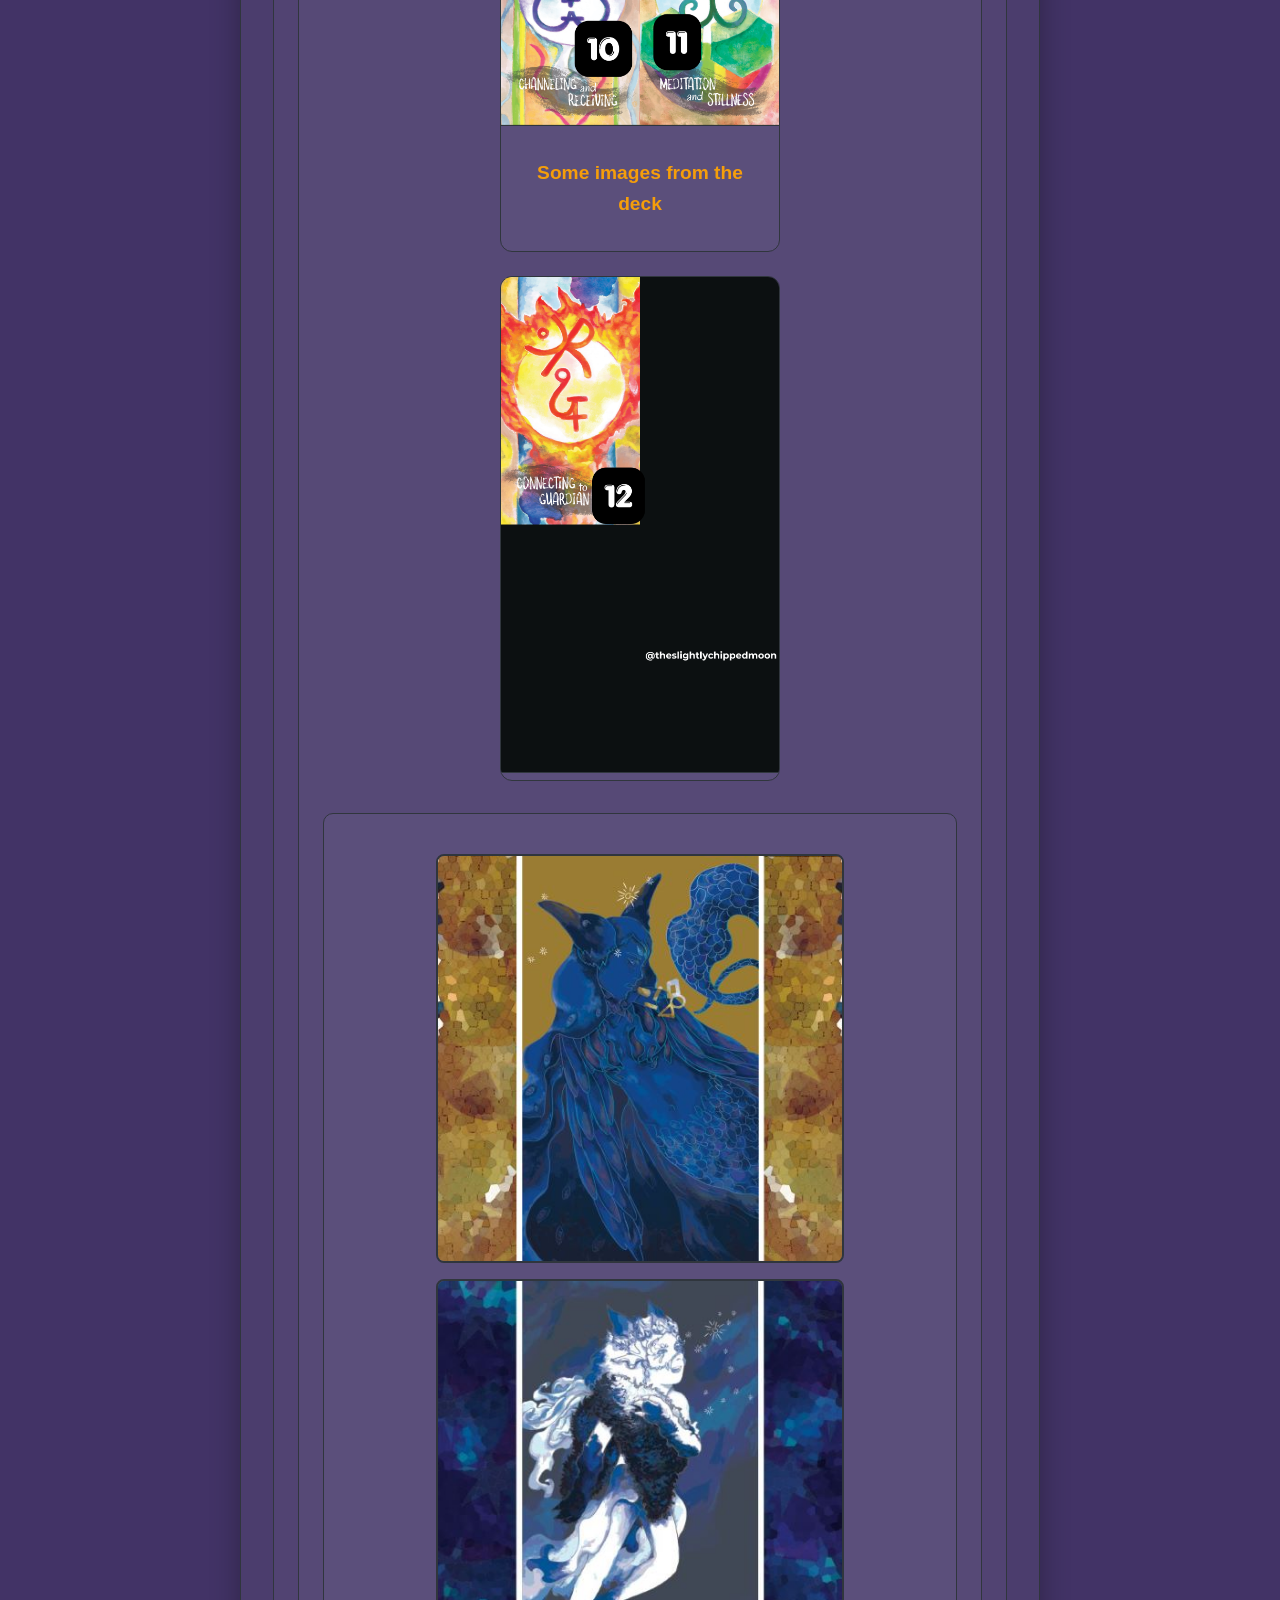
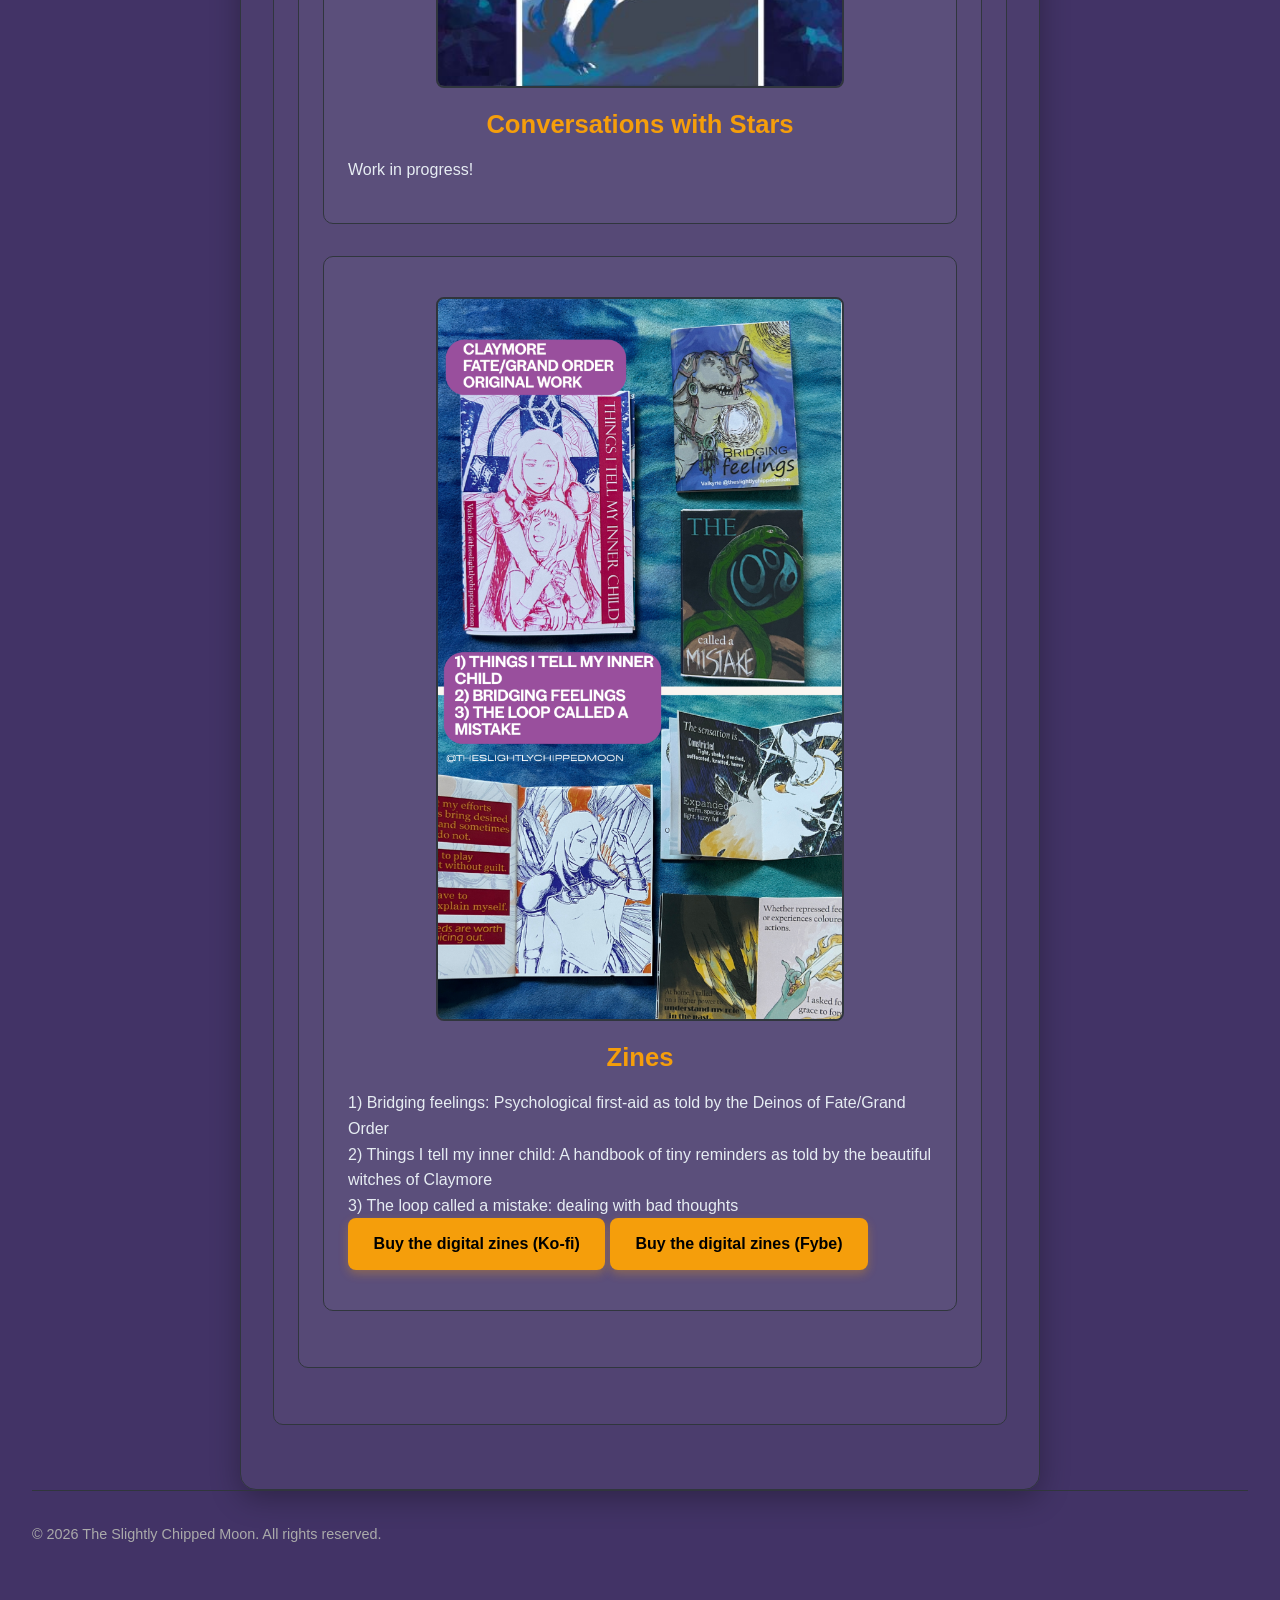
==== commit 8793e77a: "Update index.html" ====
--- a/index.html
+++ b/index.html
@@ -110,6 +110,15 @@
       </div>
 
         <div class="work-item">
+        <img src="image/scarf patch.jpg" alt="wip" class="product-photo"/>
+          <img src="image/scarf patch01.jpg" alt="wip" class="product-photo"/>
+        <h3>Conversations with Stars</h3>
+        <p>
+          Work in progress!
+        </p>
+      </div>
+
+        <div class="work-item">
         <img src="image/merch_zine001.png" alt="Zines" class="product-photo"/>
         <h3>Zines</h3>
         <p>
